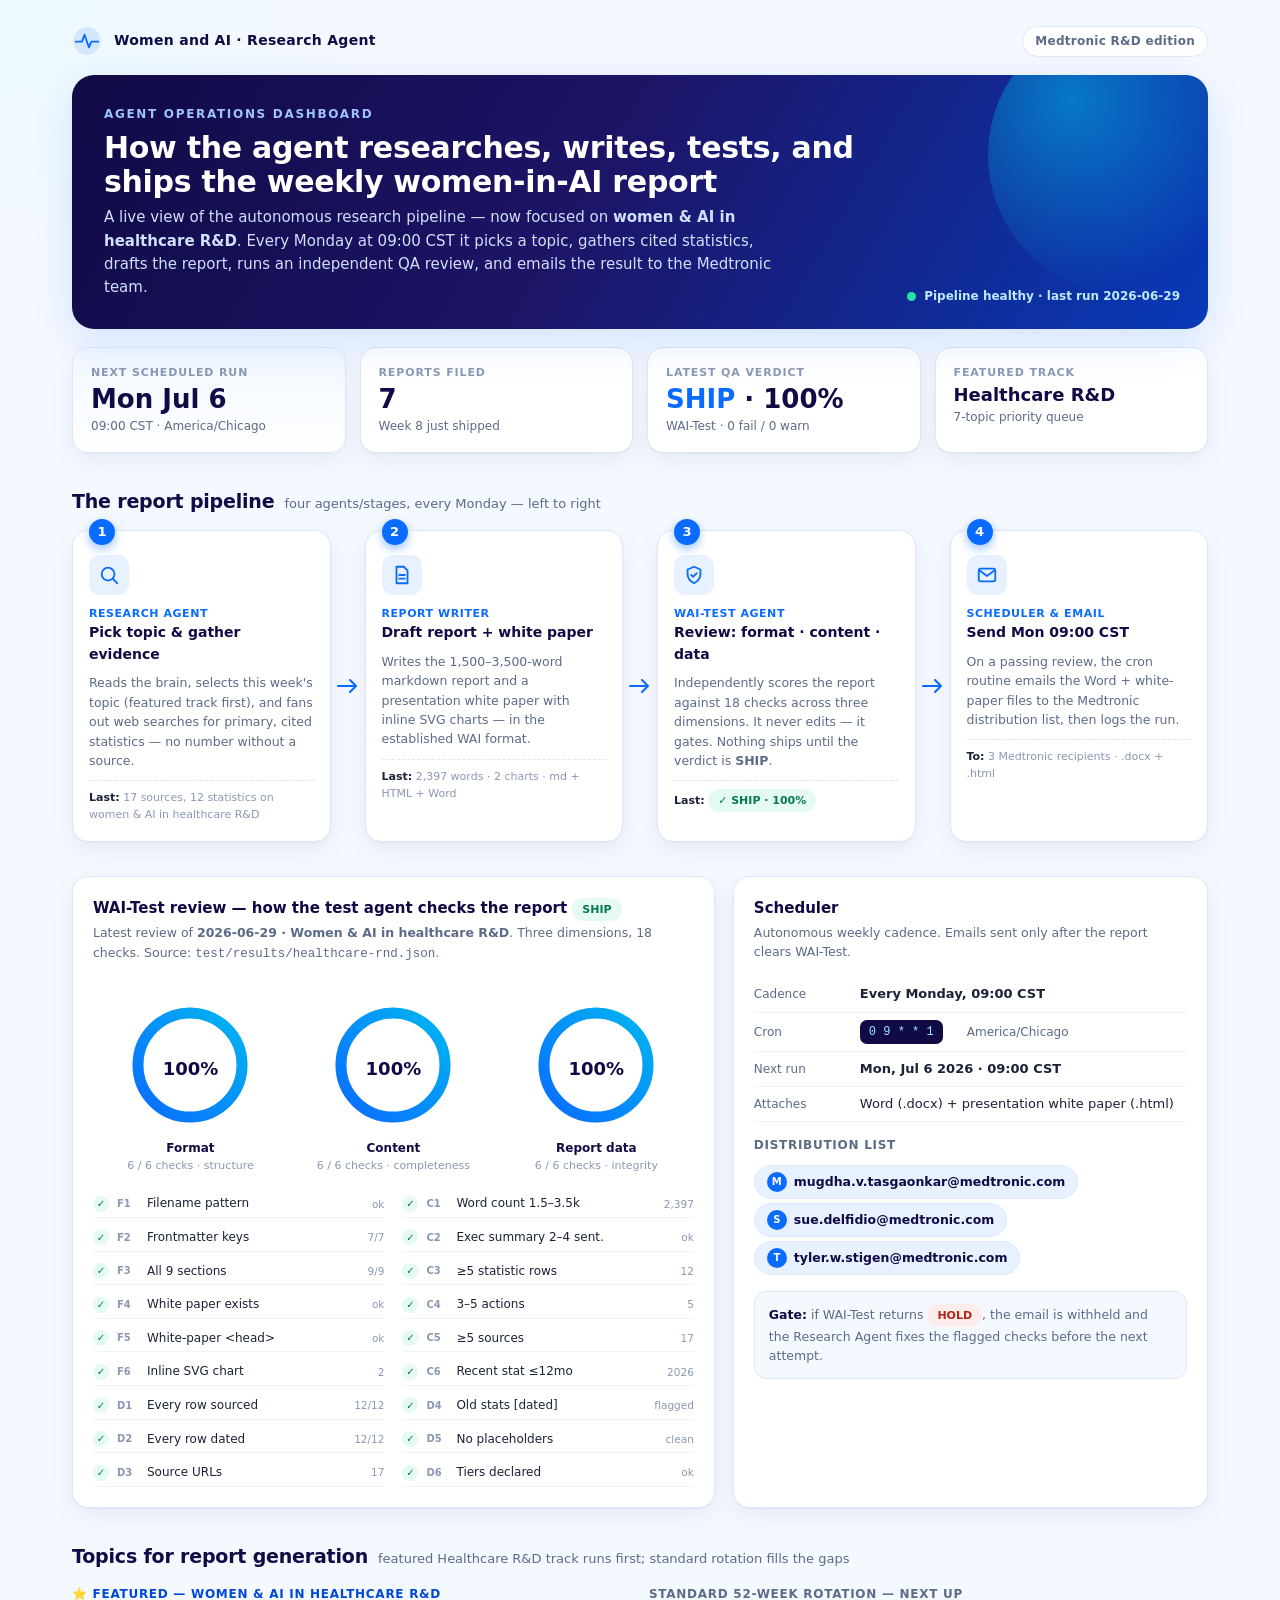
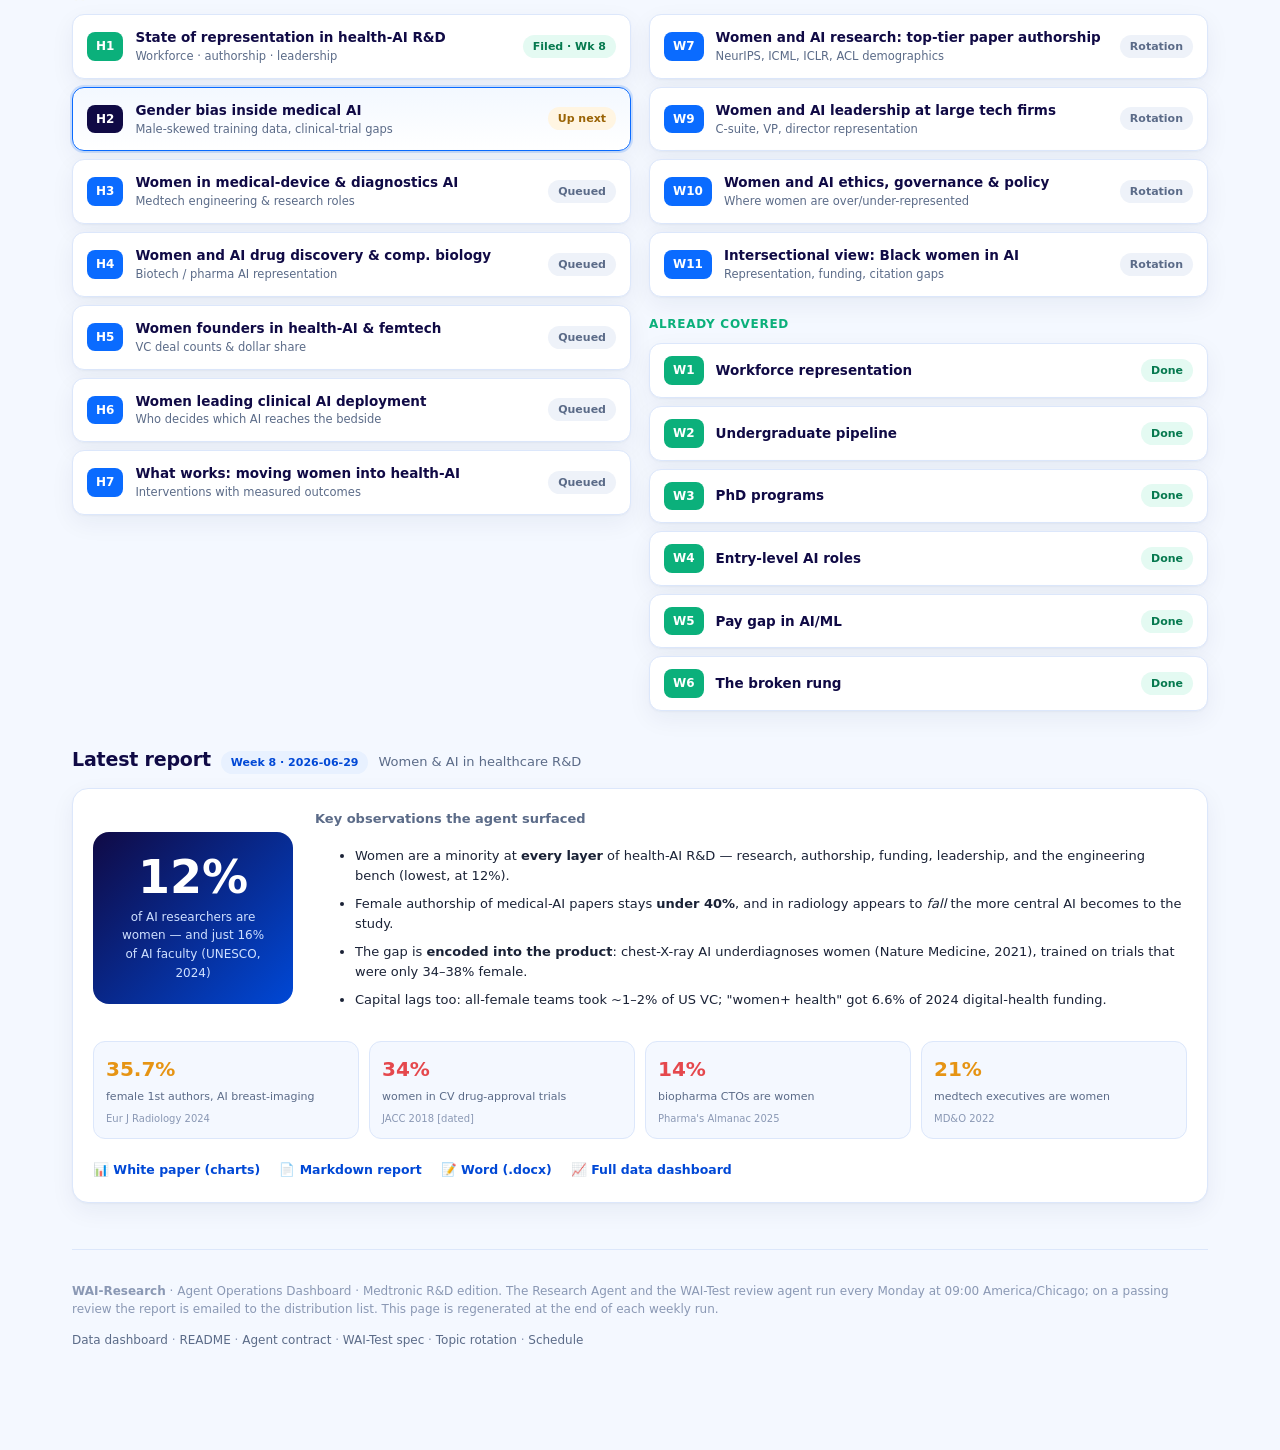
==== docs/agent-dashboard.html @ 53c0f4d3 "Add healthcare R&D track, test agent, Streamlit dashboard, professional weekly email - Featured "Wom" ====
<!doctype html>
<html lang="en">
<head>
<meta charset="utf-8">
<meta name="viewport" content="width=device-width, initial-scale=1">
<title>WAI-Research — Agent Operations Dashboard</title>
<meta name="description" content="Live operations view of the WAI-Research agent: how it researches and writes reports on women & AI in healthcare R&D, how the WAI-Test agent reviews them, the weekly Monday 09:00 CST schedule, and the topics queued for generation.">
<style>
  :root{
    --navy:#100a45;            /* Medtronic deep navy */
    --navy-2:#1d1466;
    --blue:#0a6bff;            /* electric blue */
    --blue-d:#0048d6;
    --cyan:#00b6f0;
    --sky:#e8f1ff;
    --sky-2:#f4f8ff;
    --ice:#dbe9ff;
    --ink:#1a2236;
    --muted:#5b6b88;
    --dim:#8a98b4;
    --line:#dce7fb;
    --good:#0bb07b;
    --good-bg:#e4faf2;
    --warn:#e69414;
    --warn-bg:#fff5e2;
    --bad:#e5484d;
    --bad-bg:#fdecec;
    --card:#ffffff;
    --shadow:0 1px 2px rgba(16,40,90,.04),0 8px 24px rgba(16,40,90,.06);
    --shadow-lg:0 12px 40px rgba(10,107,255,.14);
    --radius:16px;
  }
  *{box-sizing:border-box}
  html,body{margin:0;padding:0;background:
     radial-gradient(1200px 600px at 80% -10%, #e9f2ff 0%, rgba(233,242,255,0) 60%),
     radial-gradient(900px 500px at -10% 0%, #eafaff 0%, rgba(234,250,255,0) 55%),
     var(--sky-2);
     color:var(--ink);font-family:-apple-system,BlinkMacSystemFont,"Segoe UI",system-ui,sans-serif;line-height:1.55;-webkit-font-smoothing:antialiased}
  a{color:var(--blue-d);text-decoration:none}
  a:hover{text-decoration:underline}
  .wrap{max-width:1180px;margin:0 auto;padding:26px 22px 90px}

  /* Brand bar */
  .brandbar{display:flex;align-items:center;gap:12px;color:var(--navy);font-weight:800;letter-spacing:.02em;font-size:14px}
  .brandbar .pulse{width:30px;height:30px}
  .brandbar .edition{margin-left:auto;font-weight:600;font-size:12px;color:var(--muted);background:#fff;border:1px solid var(--line);padding:5px 12px;border-radius:999px}

  /* Header */
  header.hero{margin-top:18px;background:linear-gradient(120deg,var(--navy) 0%,var(--navy-2) 45%,var(--blue-d) 120%);
     color:#fff;border-radius:22px;padding:30px 32px;position:relative;overflow:hidden;box-shadow:var(--shadow-lg)}
  header.hero::after{content:"";position:absolute;right:-60px;top:-60px;width:280px;height:280px;border-radius:50%;
     background:radial-gradient(circle at 30% 30%,rgba(0,182,240,.55),rgba(10,107,255,0) 70%)}
  .hero .eyebrow{font-size:12px;letter-spacing:.14em;text-transform:uppercase;color:#9fc2ff;font-weight:700}
  .hero h1{margin:8px 0 8px;font-size:30px;line-height:1.12;font-weight:800;letter-spacing:-.01em;max-width:760px}
  .hero p{margin:0;color:#cfe0ff;font-size:15px;max-width:680px}
  .hero .live{position:absolute;right:28px;bottom:24px;display:flex;align-items:center;gap:8px;font-size:12px;color:#bfe9ff;font-weight:600}
  .dot{width:9px;height:9px;border-radius:50%;background:#27e0a3;box-shadow:0 0 0 0 rgba(39,224,163,.7);animation:beat 1.6s infinite}
  @keyframes beat{0%{box-shadow:0 0 0 0 rgba(39,224,163,.55)}70%{box-shadow:0 0 0 9px rgba(39,224,163,0)}100%{box-shadow:0 0 0 0 rgba(39,224,163,0)}}

  /* Status strip */
  .strip{display:grid;grid-template-columns:repeat(4,1fr);gap:14px;margin-top:18px}
  .kpi{background:var(--card);border:1px solid var(--line);border-radius:var(--radius);padding:16px 18px;box-shadow:var(--shadow)}
  .kpi .k{font-size:11px;text-transform:uppercase;letter-spacing:.08em;color:var(--dim);font-weight:700}
  .kpi .v{font-size:26px;font-weight:800;color:var(--navy);margin-top:4px;line-height:1.1}
  .kpi .s{font-size:12px;color:var(--muted);margin-top:3px}
  .kpi.accent{background:linear-gradient(180deg,#f1f7ff,#ffffff);border-color:var(--ice)}
  .kpi .v .em{color:var(--blue)}

  /* Sections */
  section{margin-top:34px}
  .sec-head{display:flex;align-items:baseline;gap:10px;margin-bottom:14px}
  .sec-head h2{font-size:19px;font-weight:800;color:var(--navy);margin:0;letter-spacing:-.01em}
  .sec-head .note{font-size:13px;color:var(--muted)}
  .badge{display:inline-flex;align-items:center;gap:6px;font-size:11px;font-weight:700;padding:3px 10px;border-radius:999px}
  .badge.ship{background:var(--good-bg);color:#06794f}
  .badge.hold{background:var(--bad-bg);color:#b42318}
  .badge.blue{background:var(--sky);color:var(--blue-d)}

  /* Pipeline */
  .pipe{display:grid;grid-template-columns:repeat(4,1fr);gap:0;align-items:stretch}
  .stage{background:var(--card);border:1px solid var(--line);border-radius:var(--radius);padding:18px 16px;box-shadow:var(--shadow);position:relative;z-index:1}
  .pipe > .arrow{align-self:center;display:flex;align-items:center;justify-content:center;color:var(--blue);min-width:34px}
  .pipe{grid-template-columns:1fr 34px 1fr 34px 1fr 34px 1fr}
  .stage .num{position:absolute;top:-12px;left:16px;width:26px;height:26px;border-radius:50%;background:var(--blue);color:#fff;font-size:13px;font-weight:800;display:flex;align-items:center;justify-content:center;box-shadow:0 4px 10px rgba(10,107,255,.4)}
  .stage .ic{width:40px;height:40px;border-radius:11px;background:var(--sky);display:flex;align-items:center;justify-content:center;margin:6px 0 10px}
  .stage h3{margin:0 0 4px;font-size:14px;font-weight:800;color:var(--navy)}
  .stage .who{font-size:11px;font-weight:700;color:var(--blue);text-transform:uppercase;letter-spacing:.05em}
  .stage p{margin:8px 0 10px;font-size:12.5px;color:var(--muted)}
  .stage .last{font-size:11px;color:var(--dim);border-top:1px dashed var(--line);padding-top:8px}
  .stage .last b{color:var(--ink)}
  .arrow svg{animation:flow 1.8s linear infinite}
  @keyframes flow{0%{transform:translateX(-3px);opacity:.5}50%{opacity:1}100%{transform:translateX(3px);opacity:.5}}

  /* Two-column grid */
  .grid2{display:grid;grid-template-columns:1.15fr .85fr;gap:18px}
  .panel{background:var(--card);border:1px solid var(--line);border-radius:var(--radius);padding:20px;box-shadow:var(--shadow)}
  .panel h3.ph{margin:0 0 2px;font-size:15px;font-weight:800;color:var(--navy)}
  .panel .psub{font-size:12.5px;color:var(--muted);margin:0 0 16px}

  /* Test gauges */
  .gauges{display:grid;grid-template-columns:repeat(3,1fr);gap:8px;text-align:center}
  .gauge .label{font-size:12px;font-weight:700;color:var(--navy);margin-top:6px}
  .gauge .sub{font-size:11px;color:var(--dim)}
  .ring{transform:rotate(-90deg)}
  .ring .bg{fill:none;stroke:var(--ice);stroke-width:11}
  .ring .fg{fill:none;stroke:url(#g1);stroke-width:11;stroke-linecap:round;transition:stroke-dashoffset 1s ease}
  .ring-wrap{position:relative;display:inline-block}
  .ring-wrap .pct{position:absolute;inset:0;display:flex;align-items:center;justify-content:center;font-weight:800;color:var(--navy);font-size:18px}

  /* checks */
  .checks{margin-top:16px;display:grid;grid-template-columns:1fr 1fr;gap:6px 18px}
  .chk{display:flex;align-items:center;gap:8px;font-size:12px;color:var(--ink);padding:4px 0;border-bottom:1px solid #eef3fc}
  .chk .tick{width:16px;height:16px;border-radius:50%;background:var(--good-bg);color:#06794f;display:flex;align-items:center;justify-content:center;font-size:10px;font-weight:900;flex:0 0 auto}
  .chk .id{color:var(--dim);font-weight:700;font-size:10px;width:22px}
  .chk .d{color:var(--dim);margin-left:auto;font-size:10.5px}

  /* schedule */
  .sched-row{display:flex;align-items:center;gap:10px;font-size:13px;padding:7px 0;border-bottom:1px solid #eef3fc;color:var(--ink)}
  .sched-row:last-child{border-bottom:none}
  .sched-row .lab{color:var(--muted);width:96px;flex:0 0 auto;font-size:12px}
  .chip{display:inline-flex;align-items:center;gap:7px;background:var(--sky);border:1px solid var(--ice);color:var(--navy);
     border-radius:999px;padding:6px 12px;font-size:12.5px;font-weight:600;margin:4px 6px 0 0}
  .chip .av{width:20px;height:20px;border-radius:50%;background:var(--blue);color:#fff;font-size:10px;font-weight:800;display:flex;align-items:center;justify-content:center}
  .cron{font-family:ui-monospace,SFMono-Regular,Menlo,monospace;background:var(--navy);color:#9fe6ff;padding:3px 9px;border-radius:7px;font-size:12px}

  /* topics */
  .track{display:grid;gap:8px}
  .topic{display:flex;align-items:center;gap:12px;background:var(--card);border:1px solid var(--line);border-radius:12px;padding:12px 14px;box-shadow:var(--shadow)}
  .topic .code{font-weight:800;font-size:12px;color:#fff;background:var(--blue);border-radius:8px;padding:5px 9px;flex:0 0 auto;min-width:34px;text-align:center}
  .topic.done .code{background:var(--good)}
  .topic.active{border-color:var(--blue);box-shadow:0 0 0 2px rgba(10,107,255,.16),var(--shadow);background:linear-gradient(180deg,#f3f8ff,#fff)}
  .topic.active .code{background:var(--navy)}
  .topic .t{font-size:13.5px;font-weight:700;color:var(--navy)}
  .topic .l{font-size:11.5px;color:var(--muted)}
  .topic .st{margin-left:auto;font-size:11px;font-weight:700;padding:3px 10px;border-radius:999px;flex:0 0 auto}
  .st.s-done{background:var(--good-bg);color:#06794f}
  .st.s-now{background:var(--sky);color:var(--blue-d)}
  .st.s-next{background:var(--warn-bg);color:#9a6406}
  .st.s-queue{background:#eef2f9;color:var(--muted)}
  .cols2{display:grid;grid-template-columns:1fr 1fr;gap:18px}

  /* spotlight */
  .spot{display:grid;grid-template-columns:200px 1fr;gap:22px;align-items:center}
  .spot .big{background:linear-gradient(135deg,var(--navy),var(--blue-d));color:#fff;border-radius:16px;padding:22px;text-align:center}
  .spot .big .n{font-size:46px;font-weight:800;line-height:1}
  .spot .big .c{font-size:12px;color:#cfe0ff;margin-top:8px}
  .obs{display:grid;gap:8px}
  .obs li{font-size:13px;color:var(--ink)}
  .stat-mini{display:grid;grid-template-columns:repeat(4,1fr);gap:10px;margin-top:14px}
  .sm{background:var(--sky-2);border:1px solid var(--line);border-radius:12px;padding:12px}
  .sm .v{font-size:20px;font-weight:800;color:var(--navy)}
  .sm.bad .v{color:var(--bad)} .sm.warn .v{color:var(--warn)}
  .sm .l{font-size:11px;color:var(--muted);margin-top:3px}
  .sm .s{font-size:10px;color:var(--dim);margin-top:6px}

  .reportlinks a{display:inline-block;margin-right:14px;font-size:12.5px;font-weight:600}

  footer{margin-top:46px;padding-top:20px;border-top:1px solid var(--line);color:var(--dim);font-size:12px}
  footer a{color:var(--muted)}

  @media(max-width:980px){
    .strip{grid-template-columns:repeat(2,1fr)}
    .pipe{grid-template-columns:1fr;gap:14px}
    .pipe>.arrow{transform:rotate(90deg);min-width:0;height:20px}
    .grid2,.cols2{grid-template-columns:1fr}
    .spot{grid-template-columns:1fr}
    .checks{grid-template-columns:1fr}
    .stat-mini{grid-template-columns:repeat(2,1fr)}
  }
</style>
</head>
<body>
<div class="wrap">

  <div class="brandbar">
    <svg class="pulse" viewBox="0 0 48 48" fill="none" aria-hidden="true">
      <circle cx="24" cy="24" r="22" fill="#0a6bff" opacity="0.12"/>
      <path d="M6 25 H16 L20 14 L27 34 L31 25 H42" stroke="#0a6bff" stroke-width="3" stroke-linecap="round" stroke-linejoin="round"/>
    </svg>
    Women and AI · Research Agent
    <span class="edition">Medtronic R&amp;D edition</span>
  </div>

  <header class="hero">
    <div class="eyebrow">Agent Operations Dashboard</div>
    <h1>How the agent researches, writes, tests, and ships the weekly women-in-AI report</h1>
    <p>A live view of the autonomous research pipeline — now focused on <b>women &amp; AI in healthcare R&amp;D</b>. Every Monday at 09:00 CST it picks a topic, gathers cited statistics, drafts the report, runs an independent QA review, and emails the result to the Medtronic team.</p>
    <div class="live"><span class="dot"></span> Pipeline healthy · last run 2026-06-29</div>
  </header>

  <!-- STATUS STRIP -->
  <div class="strip">
    <div class="kpi accent"><div class="k">Next scheduled run</div><div class="v">Mon Jul 6</div><div class="s">09:00 CST · America/Chicago</div></div>
    <div class="kpi"><div class="k">Reports filed</div><div class="v">7</div><div class="s">Week 8 just shipped</div></div>
    <div class="kpi"><div class="k">Latest QA verdict</div><div class="v"><span class="em">SHIP</span> · 100%</div><div class="s">WAI-Test · 0 fail / 0 warn</div></div>
    <div class="kpi"><div class="k">Featured track</div><div class="v" style="font-size:18px">Healthcare R&amp;D</div><div class="s">7-topic priority queue</div></div>
  </div>

  <!-- PIPELINE -->
  <section>
    <div class="sec-head"><h2>The report pipeline</h2><span class="note">four agents/stages, every Monday — left to right</span></div>
    <div class="pipe">

      <div class="stage">
        <div class="num">1</div>
        <div class="ic">
          <svg width="22" height="22" viewBox="0 0 24 24" fill="none"><circle cx="11" cy="11" r="7" stroke="#0a6bff" stroke-width="2"/><path d="M16 16 L21 21" stroke="#0a6bff" stroke-width="2" stroke-linecap="round"/></svg>
        </div>
        <div class="who">Research Agent</div>
        <h3>Pick topic &amp; gather evidence</h3>
        <p>Reads the brain, selects this week's topic (featured track first), and fans out web searches for primary, cited statistics — no number without a source.</p>
        <div class="last"><b>Last:</b> 17 sources, 12 statistics on women &amp; AI in healthcare R&amp;D</div>
      </div>

      <div class="arrow"><svg width="22" height="14" viewBox="0 0 22 14" fill="none"><path d="M1 7H19M19 7L13 1M19 7L13 13" stroke="#0a6bff" stroke-width="2" stroke-linecap="round" stroke-linejoin="round"/></svg></div>

      <div class="stage">
        <div class="num">2</div>
        <div class="ic">
          <svg width="22" height="22" viewBox="0 0 24 24" fill="none"><path d="M6 3h8l4 4v14H6z" stroke="#0a6bff" stroke-width="2" stroke-linejoin="round"/><path d="M9 12h6M9 16h6" stroke="#0a6bff" stroke-width="2" stroke-linecap="round"/></svg>
        </div>
        <div class="who">Report Writer</div>
        <h3>Draft report + white paper</h3>
        <p>Writes the 1,500–3,500-word markdown report and a presentation white paper with inline SVG charts — in the established WAI format.</p>
        <div class="last"><b>Last:</b> 2,397 words · 2 charts · md + HTML + Word</div>
      </div>

      <div class="arrow"><svg width="22" height="14" viewBox="0 0 22 14" fill="none"><path d="M1 7H19M19 7L13 1M19 7L13 13" stroke="#0a6bff" stroke-width="2" stroke-linecap="round" stroke-linejoin="round"/></svg></div>

      <div class="stage">
        <div class="num">3</div>
        <div class="ic">
          <svg width="22" height="22" viewBox="0 0 24 24" fill="none"><path d="M12 3l7 3v5c0 4.5-3 8-7 10-4-2-7-5.5-7-10V6z" stroke="#0a6bff" stroke-width="2" stroke-linejoin="round"/><path d="M9 12l2 2 4-4" stroke="#0a6bff" stroke-width="2" stroke-linecap="round" stroke-linejoin="round"/></svg>
        </div>
        <div class="who">WAI-Test agent</div>
        <h3>Review: format · content · data</h3>
        <p>Independently scores the report against 18 checks across three dimensions. It never edits — it gates. Nothing ships until the verdict is <b>SHIP</b>.</p>
        <div class="last"><b>Last:</b> <span class="badge ship">✓ SHIP · 100%</span></div>
      </div>

      <div class="arrow"><svg width="22" height="14" viewBox="0 0 22 14" fill="none"><path d="M1 7H19M19 7L13 1M19 7L13 13" stroke="#0a6bff" stroke-width="2" stroke-linecap="round" stroke-linejoin="round"/></svg></div>

      <div class="stage">
        <div class="num">4</div>
        <div class="ic">
          <svg width="22" height="22" viewBox="0 0 24 24" fill="none"><rect x="3" y="5" width="18" height="14" rx="2" stroke="#0a6bff" stroke-width="2"/><path d="M4 7l8 6 8-6" stroke="#0a6bff" stroke-width="2" stroke-linecap="round" stroke-linejoin="round"/></svg>
        </div>
        <div class="who">Scheduler &amp; email</div>
        <h3>Send Mon 09:00 CST</h3>
        <p>On a passing review, the cron routine emails the Word + white-paper files to the Medtronic distribution list, then logs the run.</p>
        <div class="last"><b>To:</b> 3 Medtronic recipients · .docx + .html</div>
      </div>

    </div>
  </section>

  <!-- TEST AGENT + SCHEDULER -->
  <section>
    <div class="grid2">

      <!-- Test agent panel -->
      <div class="panel">
        <h3 class="ph">WAI-Test review — how the test agent checks the report <span class="badge ship">SHIP</span></h3>
        <p class="psub">Latest review of <b>2026-06-29 · Women &amp; AI in healthcare R&amp;D</b>. Three dimensions, 18 checks. Source: <code>test/results/healthcare-rnd.json</code>.</p>

        <svg width="0" height="0"><defs><linearGradient id="g1" x1="0" y1="0" x2="1" y2="1"><stop offset="0" stop-color="#0a6bff"/><stop offset="1" stop-color="#00b6f0"/></linearGradient></defs></svg>

        <div class="gauges">
          <div class="gauge">
            <div class="ring-wrap">
              <svg class="ring" width="120" height="120"><circle class="bg" cx="60" cy="60" r="52"/><circle class="fg" cx="60" cy="60" r="52" stroke-dasharray="327" stroke-dashoffset="0"/></svg>
              <div class="pct">100%</div>
            </div>
            <div class="label">Format</div><div class="sub">6 / 6 checks · structure</div>
          </div>
          <div class="gauge">
            <div class="ring-wrap">
              <svg class="ring" width="120" height="120"><circle class="bg" cx="60" cy="60" r="52"/><circle class="fg" cx="60" cy="60" r="52" stroke-dasharray="327" stroke-dashoffset="0"/></svg>
              <div class="pct">100%</div>
            </div>
            <div class="label">Content</div><div class="sub">6 / 6 checks · completeness</div>
          </div>
          <div class="gauge">
            <div class="ring-wrap">
              <svg class="ring" width="120" height="120"><circle class="bg" cx="60" cy="60" r="52"/><circle class="fg" cx="60" cy="60" r="52" stroke-dasharray="327" stroke-dashoffset="0"/></svg>
              <div class="pct">100%</div>
            </div>
            <div class="label">Report data</div><div class="sub">6 / 6 checks · integrity</div>
          </div>
        </div>

        <div class="checks">
          <div class="chk"><span class="tick">✓</span><span class="id">F1</span>Filename pattern <span class="d">ok</span></div>
          <div class="chk"><span class="tick">✓</span><span class="id">C1</span>Word count 1.5–3.5k <span class="d">2,397</span></div>
          <div class="chk"><span class="tick">✓</span><span class="id">F2</span>Frontmatter keys <span class="d">7/7</span></div>
          <div class="chk"><span class="tick">✓</span><span class="id">C2</span>Exec summary 2–4 sent. <span class="d">ok</span></div>
          <div class="chk"><span class="tick">✓</span><span class="id">F3</span>All 9 sections <span class="d">9/9</span></div>
          <div class="chk"><span class="tick">✓</span><span class="id">C3</span>≥5 statistic rows <span class="d">12</span></div>
          <div class="chk"><span class="tick">✓</span><span class="id">F4</span>White paper exists <span class="d">ok</span></div>
          <div class="chk"><span class="tick">✓</span><span class="id">C4</span>3–5 actions <span class="d">5</span></div>
          <div class="chk"><span class="tick">✓</span><span class="id">F5</span>White-paper &lt;head&gt; <span class="d">ok</span></div>
          <div class="chk"><span class="tick">✓</span><span class="id">C5</span>≥5 sources <span class="d">17</span></div>
          <div class="chk"><span class="tick">✓</span><span class="id">F6</span>Inline SVG chart <span class="d">2</span></div>
          <div class="chk"><span class="tick">✓</span><span class="id">C6</span>Recent stat ≤12mo <span class="d">2026</span></div>
          <div class="chk"><span class="tick">✓</span><span class="id">D1</span>Every row sourced <span class="d">12/12</span></div>
          <div class="chk"><span class="tick">✓</span><span class="id">D4</span>Old stats [dated] <span class="d">flagged</span></div>
          <div class="chk"><span class="tick">✓</span><span class="id">D2</span>Every row dated <span class="d">12/12</span></div>
          <div class="chk"><span class="tick">✓</span><span class="id">D5</span>No placeholders <span class="d">clean</span></div>
          <div class="chk"><span class="tick">✓</span><span class="id">D3</span>Source URLs <span class="d">17</span></div>
          <div class="chk"><span class="tick">✓</span><span class="id">D6</span>Tiers declared <span class="d">ok</span></div>
        </div>
      </div>

      <!-- Scheduler panel -->
      <div class="panel">
        <h3 class="ph">Scheduler</h3>
        <p class="psub">Autonomous weekly cadence. Emails sent only after the report clears WAI-Test.</p>
        <div class="sched-row"><span class="lab">Cadence</span><b>Every Monday, 09:00 CST</b></div>
        <div class="sched-row"><span class="lab">Cron</span><span class="cron">0 9 * * 1</span> &nbsp;<span style="color:var(--muted);font-size:12px">America/Chicago</span></div>
        <div class="sched-row"><span class="lab">Next run</span><b>Mon, Jul 6 2026 · 09:00 CST</b></div>
        <div class="sched-row"><span class="lab">Attaches</span>Word (.docx) + presentation white paper (.html)</div>
        <div style="margin-top:14px">
          <div style="font-size:12px;color:var(--muted);margin-bottom:6px;font-weight:700;text-transform:uppercase;letter-spacing:.06em">Distribution list</div>
          <span class="chip"><span class="av">M</span>mugdha.v.tasgaonkar@medtronic.com</span>
          <span class="chip"><span class="av">S</span>sue.delfidio@medtronic.com</span>
          <span class="chip"><span class="av">T</span>tyler.w.stigen@medtronic.com</span>
        </div>
        <div style="margin-top:16px;background:var(--sky-2);border:1px solid var(--line);border-radius:12px;padding:12px 14px;font-size:12.5px;color:var(--muted)">
          <b style="color:var(--navy)">Gate:</b> if WAI-Test returns <span class="badge hold">HOLD</span>, the email is withheld and the Research Agent fixes the flagged checks before the next attempt.
        </div>
      </div>

    </div>
  </section>

  <!-- TOPICS -->
  <section>
    <div class="sec-head"><h2>Topics for report generation</h2><span class="note">featured Healthcare R&amp;D track runs first; standard rotation fills the gaps</span></div>
    <div class="cols2">

      <div>
        <div style="font-size:12px;font-weight:800;color:var(--blue-d);text-transform:uppercase;letter-spacing:.06em;margin-bottom:10px">⭐ Featured — Women &amp; AI in healthcare R&amp;D</div>
        <div class="track">
          <div class="topic done"><span class="code">H1</span><div><div class="t">State of representation in health-AI R&amp;D</div><div class="l">Workforce · authorship · leadership</div></div><span class="st s-done">Filed · Wk 8</span></div>
          <div class="topic active"><span class="code">H2</span><div><div class="t">Gender bias inside medical AI</div><div class="l">Male-skewed training data, clinical-trial gaps</div></div><span class="st s-next">Up next</span></div>
          <div class="topic"><span class="code">H3</span><div><div class="t">Women in medical-device &amp; diagnostics AI</div><div class="l">Medtech engineering &amp; research roles</div></div><span class="st s-queue">Queued</span></div>
          <div class="topic"><span class="code">H4</span><div><div class="t">Women and AI drug discovery &amp; comp. biology</div><div class="l">Biotech / pharma AI representation</div></div><span class="st s-queue">Queued</span></div>
          <div class="topic"><span class="code">H5</span><div><div class="t">Women founders in health-AI &amp; femtech</div><div class="l">VC deal counts &amp; dollar share</div></div><span class="st s-queue">Queued</span></div>
          <div class="topic"><span class="code">H6</span><div><div class="t">Women leading clinical AI deployment</div><div class="l">Who decides which AI reaches the bedside</div></div><span class="st s-queue">Queued</span></div>
          <div class="topic"><span class="code">H7</span><div><div class="t">What works: moving women into health-AI</div><div class="l">Interventions with measured outcomes</div></div><span class="st s-queue">Queued</span></div>
        </div>
      </div>

      <div>
        <div style="font-size:12px;font-weight:800;color:var(--muted);text-transform:uppercase;letter-spacing:.06em;margin-bottom:10px">Standard 52-week rotation — next up</div>
        <div class="track">
          <div class="topic"><span class="code">W7</span><div><div class="t">Women and AI research: top-tier paper authorship</div><div class="l">NeurIPS, ICML, ICLR, ACL demographics</div></div><span class="st s-queue">Rotation</span></div>
          <div class="topic"><span class="code">W9</span><div><div class="t">Women and AI leadership at large tech firms</div><div class="l">C-suite, VP, director representation</div></div><span class="st s-queue">Rotation</span></div>
          <div class="topic"><span class="code">W10</span><div><div class="t">Women and AI ethics, governance &amp; policy</div><div class="l">Where women are over/under-represented</div></div><span class="st s-queue">Rotation</span></div>
          <div class="topic"><span class="code">W11</span><div><div class="t">Intersectional view: Black women in AI</div><div class="l">Representation, funding, citation gaps</div></div><span class="st s-queue">Rotation</span></div>
        </div>

        <div style="font-size:12px;font-weight:800;color:var(--good);text-transform:uppercase;letter-spacing:.06em;margin:18px 0 10px">Already covered</div>
        <div class="track">
          <div class="topic done"><span class="code">W1</span><div><div class="t">Workforce representation</div></div><span class="st s-done">Done</span></div>
          <div class="topic done"><span class="code">W2</span><div><div class="t">Undergraduate pipeline</div></div><span class="st s-done">Done</span></div>
          <div class="topic done"><span class="code">W3</span><div><div class="t">PhD programs</div></div><span class="st s-done">Done</span></div>
          <div class="topic done"><span class="code">W4</span><div><div class="t">Entry-level AI roles</div></div><span class="st s-done">Done</span></div>
          <div class="topic done"><span class="code">W5</span><div><div class="t">Pay gap in AI/ML</div></div><span class="st s-done">Done</span></div>
          <div class="topic done"><span class="code">W6</span><div><div class="t">The broken rung</div></div><span class="st s-done">Done</span></div>
        </div>
      </div>

    </div>
  </section>

  <!-- LATEST REPORT SPOTLIGHT -->
  <section>
    <div class="sec-head"><h2>Latest report</h2><span class="badge blue">Week 8 · 2026-06-29</span><span class="note">Women &amp; AI in healthcare R&amp;D</span></div>
    <div class="panel">
      <div class="spot">
        <div class="big">
          <div class="n">12%</div>
          <div class="c">of AI researchers are women — and just 16% of AI faculty (UNESCO, 2024)</div>
        </div>
        <div>
          <div style="font-size:13px;color:var(--muted);font-weight:700;margin-bottom:8px">Key observations the agent surfaced</div>
          <ul class="obs">
            <li>Women are a minority at <b>every layer</b> of health-AI R&amp;D — research, authorship, funding, leadership, and the engineering bench (lowest, at 12%).</li>
            <li>Female authorship of medical-AI papers stays <b>under 40%</b>, and in radiology appears to <i>fall</i> the more central AI becomes to the study.</li>
            <li>The gap is <b>encoded into the product</b>: chest-X-ray AI underdiagnoses women (Nature Medicine, 2021), trained on trials that were only 34–38% female.</li>
            <li>Capital lags too: all-female teams took ~1–2% of US VC; "women+ health" got 6.6% of 2024 digital-health funding.</li>
          </ul>
        </div>
      </div>

      <div class="stat-mini">
        <div class="sm warn"><div class="v">35.7%</div><div class="l">female 1st authors, AI breast-imaging</div><div class="s">Eur J Radiology 2024</div></div>
        <div class="sm bad"><div class="v">34%</div><div class="l">women in CV drug-approval trials</div><div class="s">JACC 2018 [dated]</div></div>
        <div class="sm bad"><div class="v">14%</div><div class="l">biopharma CTOs are women</div><div class="s">Pharma's Almanac 2025</div></div>
        <div class="sm warn"><div class="v">21%</div><div class="l">medtech executives are women</div><div class="s">MD&amp;O 2022</div></div>
      </div>

      <div class="reportlinks" style="margin-top:18px">
        <a href="../whitepapers/2026-06-29_healthcare-rnd.html">📊 White paper (charts)</a>
        <a href="../reports/2026-06-29_healthcare-rnd.md">📄 Markdown report</a>
        <a href="../reports/2026-06-29_healthcare-rnd.docx">📝 Word (.docx)</a>
        <a href="index.html">📈 Full data dashboard</a>
      </div>
    </div>
  </section>

  <footer>
    <p><b>WAI-Research</b> · Agent Operations Dashboard · Medtronic R&amp;D edition. The Research Agent and the WAI-Test review agent run every Monday at 09:00 America/Chicago; on a passing review the report is emailed to the distribution list. This page is regenerated at the end of each weekly run.</p>
    <p><a href="index.html">Data dashboard</a> · <a href="../README.md">README</a> · <a href="../AGENT.md">Agent contract</a> · <a href="../brain/test_agent.md">WAI-Test spec</a> · <a href="../brain/topic_rotation.md">Topic rotation</a> · <a href="../schedule/cron_config.md">Schedule</a></p>
  </footer>

</div>
</body>
</html>
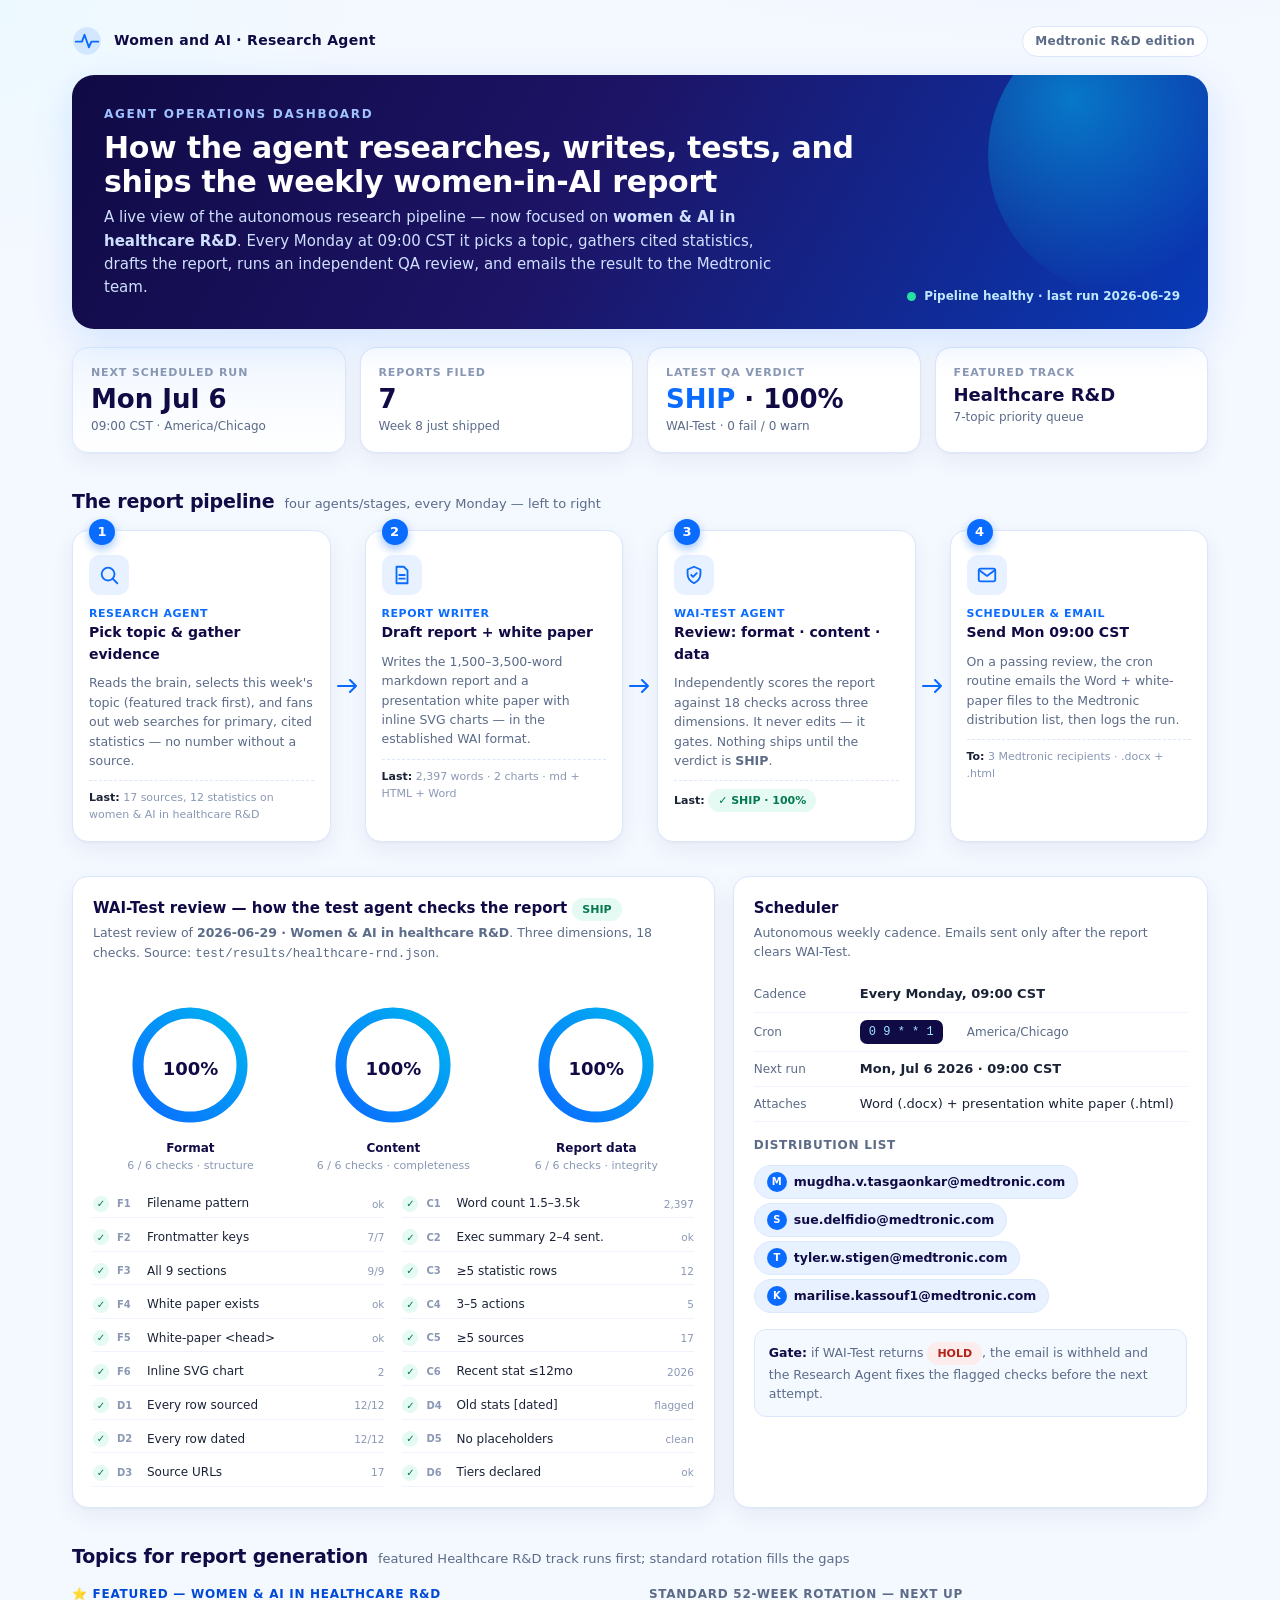
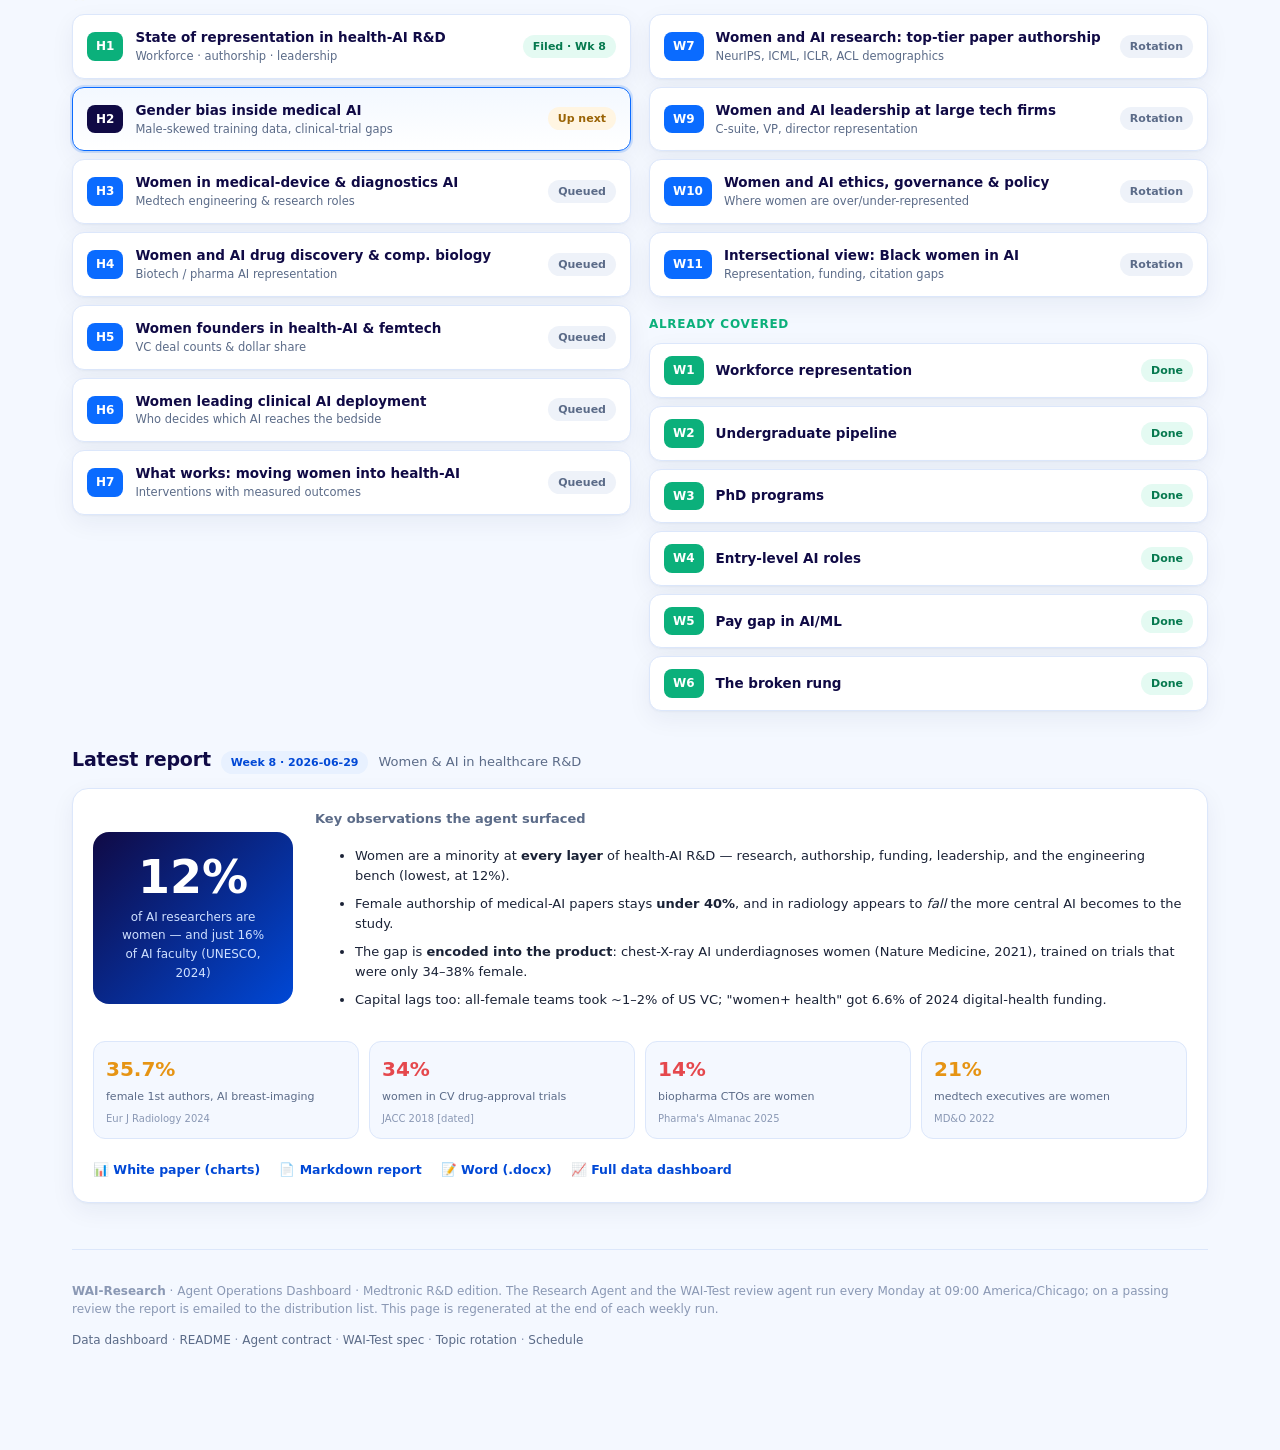
==== commit b89d7124: "Add Marilise Kassouf to distribution; weekly send now goes to all 4 recipients - send_report.py defa" ====
--- a/docs/agent-dashboard.html
+++ b/docs/agent-dashboard.html
@@ -324,6 +324,7 @@
           <span class="chip"><span class="av">M</span>mugdha.v.tasgaonkar@medtronic.com</span>
           <span class="chip"><span class="av">S</span>sue.delfidio@medtronic.com</span>
           <span class="chip"><span class="av">T</span>tyler.w.stigen@medtronic.com</span>
+          <span class="chip"><span class="av">K</span>marilise.kassouf1@medtronic.com</span>
         </div>
         <div style="margin-top:16px;background:var(--sky-2);border:1px solid var(--line);border-radius:12px;padding:12px 14px;font-size:12.5px;color:var(--muted)">
           <b style="color:var(--navy)">Gate:</b> if WAI-Test returns <span class="badge hold">HOLD</span>, the email is withheld and the Research Agent fixes the flagged checks before the next attempt.
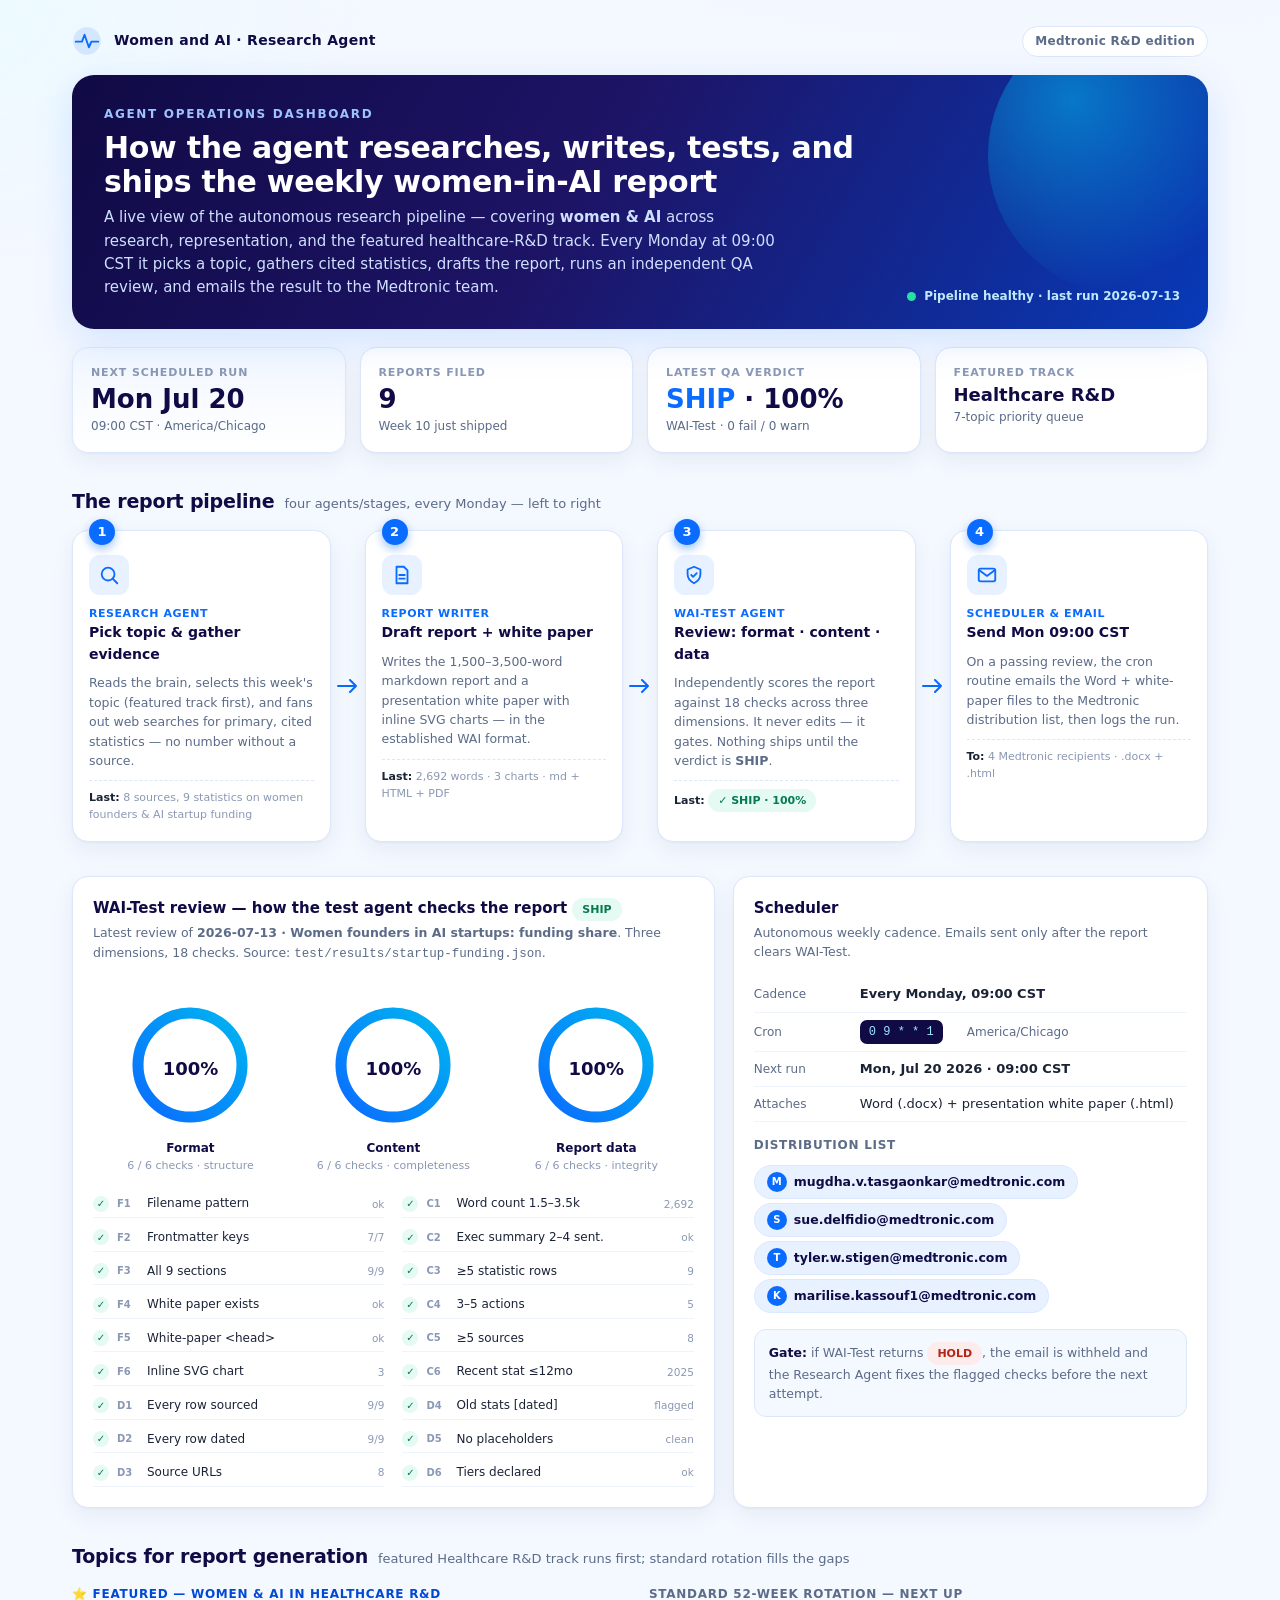
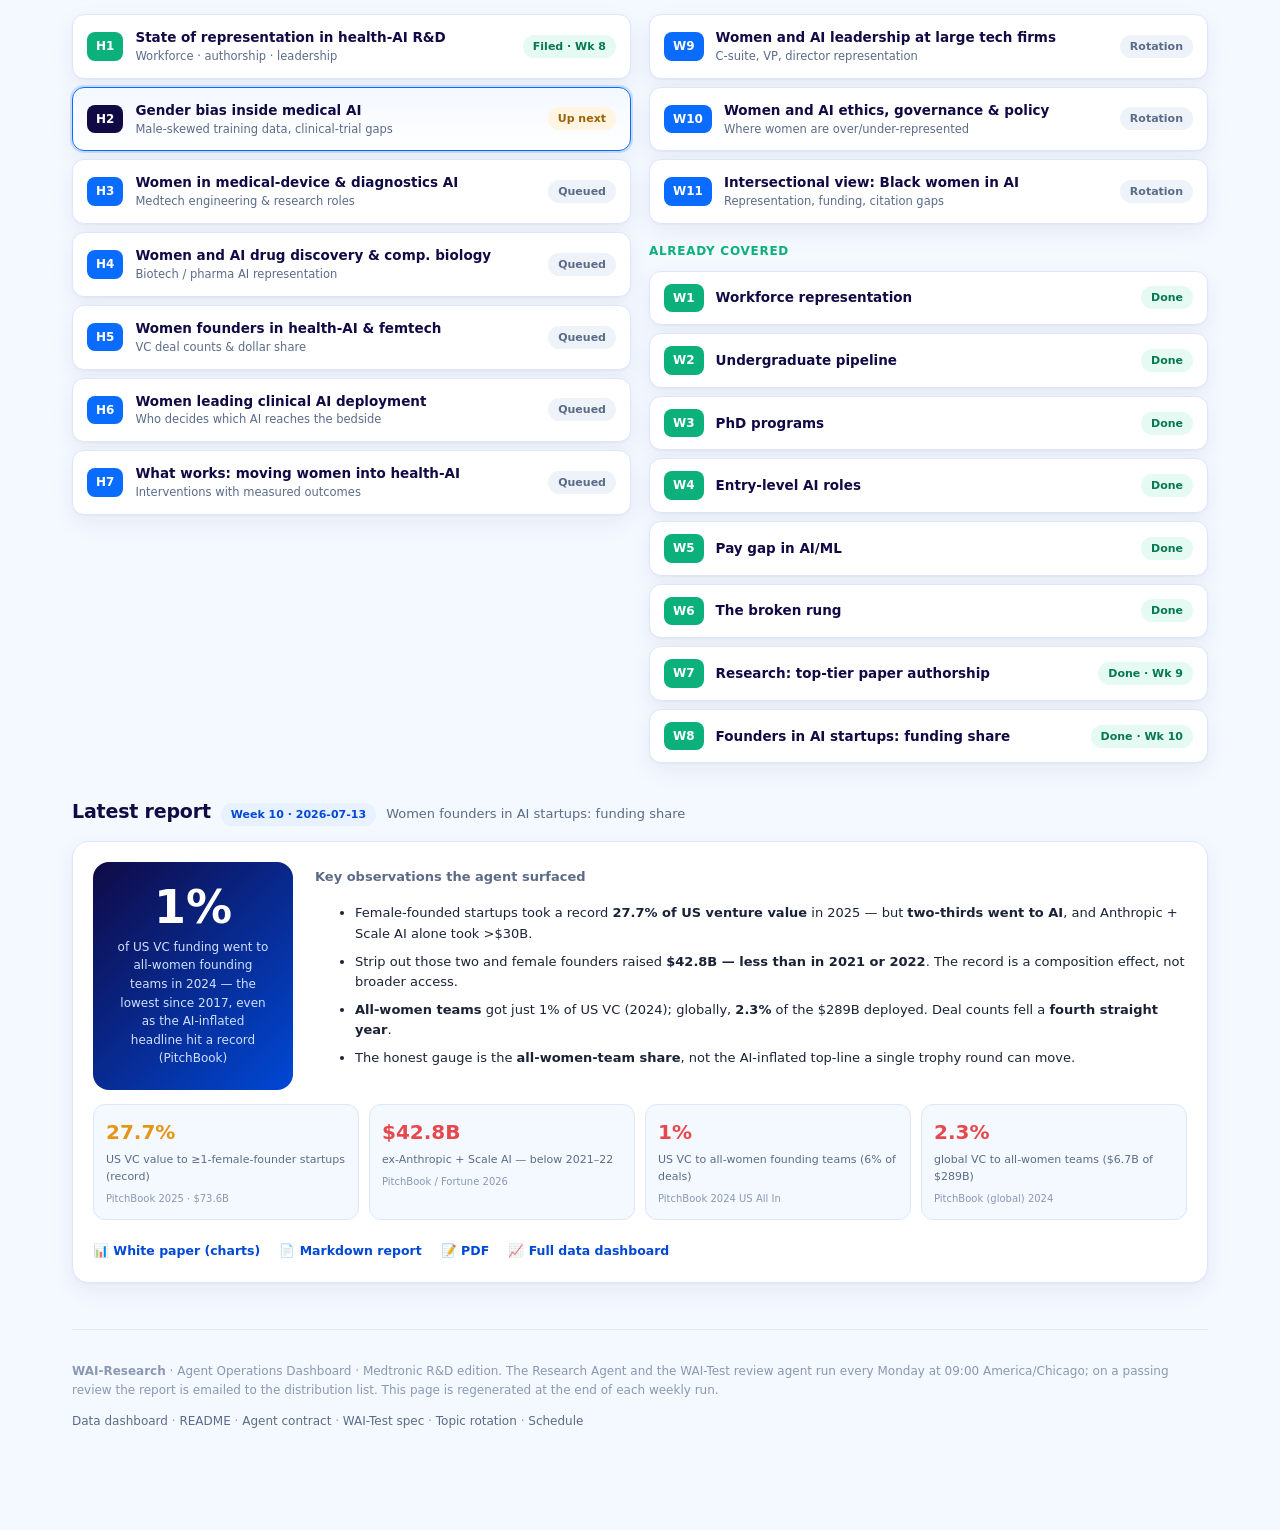
==== commit 42495993: "Week 10: women founders in AI startups — funding share (manual run after missed Monday routine) Toda" ====
--- a/docs/agent-dashboard.html
+++ b/docs/agent-dashboard.html
@@ -184,14 +184,14 @@
   <header class="hero">
     <div class="eyebrow">Agent Operations Dashboard</div>
     <h1>How the agent researches, writes, tests, and ships the weekly women-in-AI report</h1>
-    <p>A live view of the autonomous research pipeline — now focused on <b>women &amp; AI in healthcare R&amp;D</b>. Every Monday at 09:00 CST it picks a topic, gathers cited statistics, drafts the report, runs an independent QA review, and emails the result to the Medtronic team.</p>
-    <div class="live"><span class="dot"></span> Pipeline healthy · last run 2026-06-29</div>
+    <p>A live view of the autonomous research pipeline — covering <b>women &amp; AI</b> across research, representation, and the featured healthcare-R&amp;D track. Every Monday at 09:00 CST it picks a topic, gathers cited statistics, drafts the report, runs an independent QA review, and emails the result to the Medtronic team.</p>
+    <div class="live"><span class="dot"></span> Pipeline healthy · last run 2026-07-13</div>
   </header>
 
   <!-- STATUS STRIP -->
   <div class="strip">
-    <div class="kpi accent"><div class="k">Next scheduled run</div><div class="v">Mon Jul 6</div><div class="s">09:00 CST · America/Chicago</div></div>
-    <div class="kpi"><div class="k">Reports filed</div><div class="v">7</div><div class="s">Week 8 just shipped</div></div>
+    <div class="kpi accent"><div class="k">Next scheduled run</div><div class="v">Mon Jul 20</div><div class="s">09:00 CST · America/Chicago</div></div>
+    <div class="kpi"><div class="k">Reports filed</div><div class="v">9</div><div class="s">Week 10 just shipped</div></div>
     <div class="kpi"><div class="k">Latest QA verdict</div><div class="v"><span class="em">SHIP</span> · 100%</div><div class="s">WAI-Test · 0 fail / 0 warn</div></div>
     <div class="kpi"><div class="k">Featured track</div><div class="v" style="font-size:18px">Healthcare R&amp;D</div><div class="s">7-topic priority queue</div></div>
   </div>
@@ -209,7 +209,7 @@
         <div class="who">Research Agent</div>
         <h3>Pick topic &amp; gather evidence</h3>
         <p>Reads the brain, selects this week's topic (featured track first), and fans out web searches for primary, cited statistics — no number without a source.</p>
-        <div class="last"><b>Last:</b> 17 sources, 12 statistics on women &amp; AI in healthcare R&amp;D</div>
+        <div class="last"><b>Last:</b> 8 sources, 9 statistics on women founders &amp; AI startup funding</div>
       </div>
 
       <div class="arrow"><svg width="22" height="14" viewBox="0 0 22 14" fill="none"><path d="M1 7H19M19 7L13 1M19 7L13 13" stroke="#0a6bff" stroke-width="2" stroke-linecap="round" stroke-linejoin="round"/></svg></div>
@@ -222,7 +222,7 @@
         <div class="who">Report Writer</div>
         <h3>Draft report + white paper</h3>
         <p>Writes the 1,500–3,500-word markdown report and a presentation white paper with inline SVG charts — in the established WAI format.</p>
-        <div class="last"><b>Last:</b> 2,397 words · 2 charts · md + HTML + Word</div>
+        <div class="last"><b>Last:</b> 2,692 words · 3 charts · md + HTML + PDF</div>
       </div>
 
       <div class="arrow"><svg width="22" height="14" viewBox="0 0 22 14" fill="none"><path d="M1 7H19M19 7L13 1M19 7L13 13" stroke="#0a6bff" stroke-width="2" stroke-linecap="round" stroke-linejoin="round"/></svg></div>
@@ -248,7 +248,7 @@
         <div class="who">Scheduler &amp; email</div>
         <h3>Send Mon 09:00 CST</h3>
         <p>On a passing review, the cron routine emails the Word + white-paper files to the Medtronic distribution list, then logs the run.</p>
-        <div class="last"><b>To:</b> 3 Medtronic recipients · .docx + .html</div>
+        <div class="last"><b>To:</b> 4 Medtronic recipients · .docx + .html</div>
       </div>
 
     </div>
@@ -261,7 +261,7 @@
       <!-- Test agent panel -->
       <div class="panel">
         <h3 class="ph">WAI-Test review — how the test agent checks the report <span class="badge ship">SHIP</span></h3>
-        <p class="psub">Latest review of <b>2026-06-29 · Women &amp; AI in healthcare R&amp;D</b>. Three dimensions, 18 checks. Source: <code>test/results/healthcare-rnd.json</code>.</p>
+        <p class="psub">Latest review of <b>2026-07-13 · Women founders in AI startups: funding share</b>. Three dimensions, 18 checks. Source: <code>test/results/startup-funding.json</code>.</p>
 
         <svg width="0" height="0"><defs><linearGradient id="g1" x1="0" y1="0" x2="1" y2="1"><stop offset="0" stop-color="#0a6bff"/><stop offset="1" stop-color="#00b6f0"/></linearGradient></defs></svg>
 
@@ -291,22 +291,22 @@
 
         <div class="checks">
           <div class="chk"><span class="tick">✓</span><span class="id">F1</span>Filename pattern <span class="d">ok</span></div>
-          <div class="chk"><span class="tick">✓</span><span class="id">C1</span>Word count 1.5–3.5k <span class="d">2,397</span></div>
+          <div class="chk"><span class="tick">✓</span><span class="id">C1</span>Word count 1.5–3.5k <span class="d">2,692</span></div>
           <div class="chk"><span class="tick">✓</span><span class="id">F2</span>Frontmatter keys <span class="d">7/7</span></div>
           <div class="chk"><span class="tick">✓</span><span class="id">C2</span>Exec summary 2–4 sent. <span class="d">ok</span></div>
           <div class="chk"><span class="tick">✓</span><span class="id">F3</span>All 9 sections <span class="d">9/9</span></div>
-          <div class="chk"><span class="tick">✓</span><span class="id">C3</span>≥5 statistic rows <span class="d">12</span></div>
+          <div class="chk"><span class="tick">✓</span><span class="id">C3</span>≥5 statistic rows <span class="d">9</span></div>
           <div class="chk"><span class="tick">✓</span><span class="id">F4</span>White paper exists <span class="d">ok</span></div>
           <div class="chk"><span class="tick">✓</span><span class="id">C4</span>3–5 actions <span class="d">5</span></div>
           <div class="chk"><span class="tick">✓</span><span class="id">F5</span>White-paper &lt;head&gt; <span class="d">ok</span></div>
-          <div class="chk"><span class="tick">✓</span><span class="id">C5</span>≥5 sources <span class="d">17</span></div>
-          <div class="chk"><span class="tick">✓</span><span class="id">F6</span>Inline SVG chart <span class="d">2</span></div>
-          <div class="chk"><span class="tick">✓</span><span class="id">C6</span>Recent stat ≤12mo <span class="d">2026</span></div>
-          <div class="chk"><span class="tick">✓</span><span class="id">D1</span>Every row sourced <span class="d">12/12</span></div>
+          <div class="chk"><span class="tick">✓</span><span class="id">C5</span>≥5 sources <span class="d">8</span></div>
+          <div class="chk"><span class="tick">✓</span><span class="id">F6</span>Inline SVG chart <span class="d">3</span></div>
+          <div class="chk"><span class="tick">✓</span><span class="id">C6</span>Recent stat ≤12mo <span class="d">2025</span></div>
+          <div class="chk"><span class="tick">✓</span><span class="id">D1</span>Every row sourced <span class="d">9/9</span></div>
           <div class="chk"><span class="tick">✓</span><span class="id">D4</span>Old stats [dated] <span class="d">flagged</span></div>
-          <div class="chk"><span class="tick">✓</span><span class="id">D2</span>Every row dated <span class="d">12/12</span></div>
+          <div class="chk"><span class="tick">✓</span><span class="id">D2</span>Every row dated <span class="d">9/9</span></div>
           <div class="chk"><span class="tick">✓</span><span class="id">D5</span>No placeholders <span class="d">clean</span></div>
-          <div class="chk"><span class="tick">✓</span><span class="id">D3</span>Source URLs <span class="d">17</span></div>
+          <div class="chk"><span class="tick">✓</span><span class="id">D3</span>Source URLs <span class="d">8</span></div>
           <div class="chk"><span class="tick">✓</span><span class="id">D6</span>Tiers declared <span class="d">ok</span></div>
         </div>
       </div>
@@ -317,7 +317,7 @@
         <p class="psub">Autonomous weekly cadence. Emails sent only after the report clears WAI-Test.</p>
         <div class="sched-row"><span class="lab">Cadence</span><b>Every Monday, 09:00 CST</b></div>
         <div class="sched-row"><span class="lab">Cron</span><span class="cron">0 9 * * 1</span> &nbsp;<span style="color:var(--muted);font-size:12px">America/Chicago</span></div>
-        <div class="sched-row"><span class="lab">Next run</span><b>Mon, Jul 6 2026 · 09:00 CST</b></div>
+        <div class="sched-row"><span class="lab">Next run</span><b>Mon, Jul 20 2026 · 09:00 CST</b></div>
         <div class="sched-row"><span class="lab">Attaches</span>Word (.docx) + presentation white paper (.html)</div>
         <div style="margin-top:14px">
           <div style="font-size:12px;color:var(--muted);margin-bottom:6px;font-weight:700;text-transform:uppercase;letter-spacing:.06em">Distribution list</div>
@@ -355,7 +355,6 @@
       <div>
         <div style="font-size:12px;font-weight:800;color:var(--muted);text-transform:uppercase;letter-spacing:.06em;margin-bottom:10px">Standard 52-week rotation — next up</div>
         <div class="track">
-          <div class="topic"><span class="code">W7</span><div><div class="t">Women and AI research: top-tier paper authorship</div><div class="l">NeurIPS, ICML, ICLR, ACL demographics</div></div><span class="st s-queue">Rotation</span></div>
           <div class="topic"><span class="code">W9</span><div><div class="t">Women and AI leadership at large tech firms</div><div class="l">C-suite, VP, director representation</div></div><span class="st s-queue">Rotation</span></div>
           <div class="topic"><span class="code">W10</span><div><div class="t">Women and AI ethics, governance &amp; policy</div><div class="l">Where women are over/under-represented</div></div><span class="st s-queue">Rotation</span></div>
           <div class="topic"><span class="code">W11</span><div><div class="t">Intersectional view: Black women in AI</div><div class="l">Representation, funding, citation gaps</div></div><span class="st s-queue">Rotation</span></div>
@@ -369,6 +368,8 @@
           <div class="topic done"><span class="code">W4</span><div><div class="t">Entry-level AI roles</div></div><span class="st s-done">Done</span></div>
           <div class="topic done"><span class="code">W5</span><div><div class="t">Pay gap in AI/ML</div></div><span class="st s-done">Done</span></div>
           <div class="topic done"><span class="code">W6</span><div><div class="t">The broken rung</div></div><span class="st s-done">Done</span></div>
+          <div class="topic done"><span class="code">W7</span><div><div class="t">Research: top-tier paper authorship</div></div><span class="st s-done">Done · Wk 9</span></div>
+          <div class="topic done"><span class="code">W8</span><div><div class="t">Founders in AI startups: funding share</div></div><span class="st s-done">Done · Wk 10</span></div>
         </div>
       </div>
 
@@ -377,35 +378,35 @@
 
   <!-- LATEST REPORT SPOTLIGHT -->
   <section>
-    <div class="sec-head"><h2>Latest report</h2><span class="badge blue">Week 8 · 2026-06-29</span><span class="note">Women &amp; AI in healthcare R&amp;D</span></div>
+    <div class="sec-head"><h2>Latest report</h2><span class="badge blue">Week 10 · 2026-07-13</span><span class="note">Women founders in AI startups: funding share</span></div>
     <div class="panel">
       <div class="spot">
         <div class="big">
-          <div class="n">12%</div>
-          <div class="c">of AI researchers are women — and just 16% of AI faculty (UNESCO, 2024)</div>
+          <div class="n">1%</div>
+          <div class="c">of US VC funding went to all-women founding teams in 2024 — the lowest since 2017, even as the AI-inflated headline hit a record (PitchBook)</div>
         </div>
         <div>
           <div style="font-size:13px;color:var(--muted);font-weight:700;margin-bottom:8px">Key observations the agent surfaced</div>
           <ul class="obs">
-            <li>Women are a minority at <b>every layer</b> of health-AI R&amp;D — research, authorship, funding, leadership, and the engineering bench (lowest, at 12%).</li>
-            <li>Female authorship of medical-AI papers stays <b>under 40%</b>, and in radiology appears to <i>fall</i> the more central AI becomes to the study.</li>
-            <li>The gap is <b>encoded into the product</b>: chest-X-ray AI underdiagnoses women (Nature Medicine, 2021), trained on trials that were only 34–38% female.</li>
-            <li>Capital lags too: all-female teams took ~1–2% of US VC; "women+ health" got 6.6% of 2024 digital-health funding.</li>
+            <li>Female-founded startups took a record <b>27.7% of US venture value</b> in 2025 — but <b>two-thirds went to AI</b>, and Anthropic + Scale AI alone took &gt;$30B.</li>
+            <li>Strip out those two and female founders raised <b>$42.8B — less than in 2021 or 2022</b>. The record is a composition effect, not broader access.</li>
+            <li><b>All-women teams</b> got just 1% of US VC (2024); globally, <b>2.3%</b> of the $289B deployed. Deal counts fell a <b>fourth straight year</b>.</li>
+            <li>The honest gauge is the <b>all-women-team share</b>, not the AI-inflated top-line a single trophy round can move.</li>
           </ul>
         </div>
       </div>
 
       <div class="stat-mini">
-        <div class="sm warn"><div class="v">35.7%</div><div class="l">female 1st authors, AI breast-imaging</div><div class="s">Eur J Radiology 2024</div></div>
-        <div class="sm bad"><div class="v">34%</div><div class="l">women in CV drug-approval trials</div><div class="s">JACC 2018 [dated]</div></div>
-        <div class="sm bad"><div class="v">14%</div><div class="l">biopharma CTOs are women</div><div class="s">Pharma's Almanac 2025</div></div>
-        <div class="sm warn"><div class="v">21%</div><div class="l">medtech executives are women</div><div class="s">MD&amp;O 2022</div></div>
+        <div class="sm warn"><div class="v">27.7%</div><div class="l">US VC value to ≥1-female-founder startups (record)</div><div class="s">PitchBook 2025 · $73.6B</div></div>
+        <div class="sm bad"><div class="v">$42.8B</div><div class="l">ex-Anthropic + Scale AI — below 2021–22</div><div class="s">PitchBook / Fortune 2026</div></div>
+        <div class="sm bad"><div class="v">1%</div><div class="l">US VC to all-women founding teams (6% of deals)</div><div class="s">PitchBook 2024 US All In</div></div>
+        <div class="sm bad"><div class="v">2.3%</div><div class="l">global VC to all-women teams ($6.7B of $289B)</div><div class="s">PitchBook (global) 2024</div></div>
       </div>
 
       <div class="reportlinks" style="margin-top:18px">
-        <a href="../whitepapers/2026-06-29_healthcare-rnd.html">📊 White paper (charts)</a>
-        <a href="../reports/2026-06-29_healthcare-rnd.md">📄 Markdown report</a>
-        <a href="../reports/2026-06-29_healthcare-rnd.docx">📝 Word (.docx)</a>
+        <a href="../whitepapers/2026-07-13_startup-funding.html">📊 White paper (charts)</a>
+        <a href="../reports/2026-07-13_startup-funding.md">📄 Markdown report</a>
+        <a href="../reports/2026-07-13_startup-funding.pdf">📝 PDF</a>
         <a href="index.html">📈 Full data dashboard</a>
       </div>
     </div>
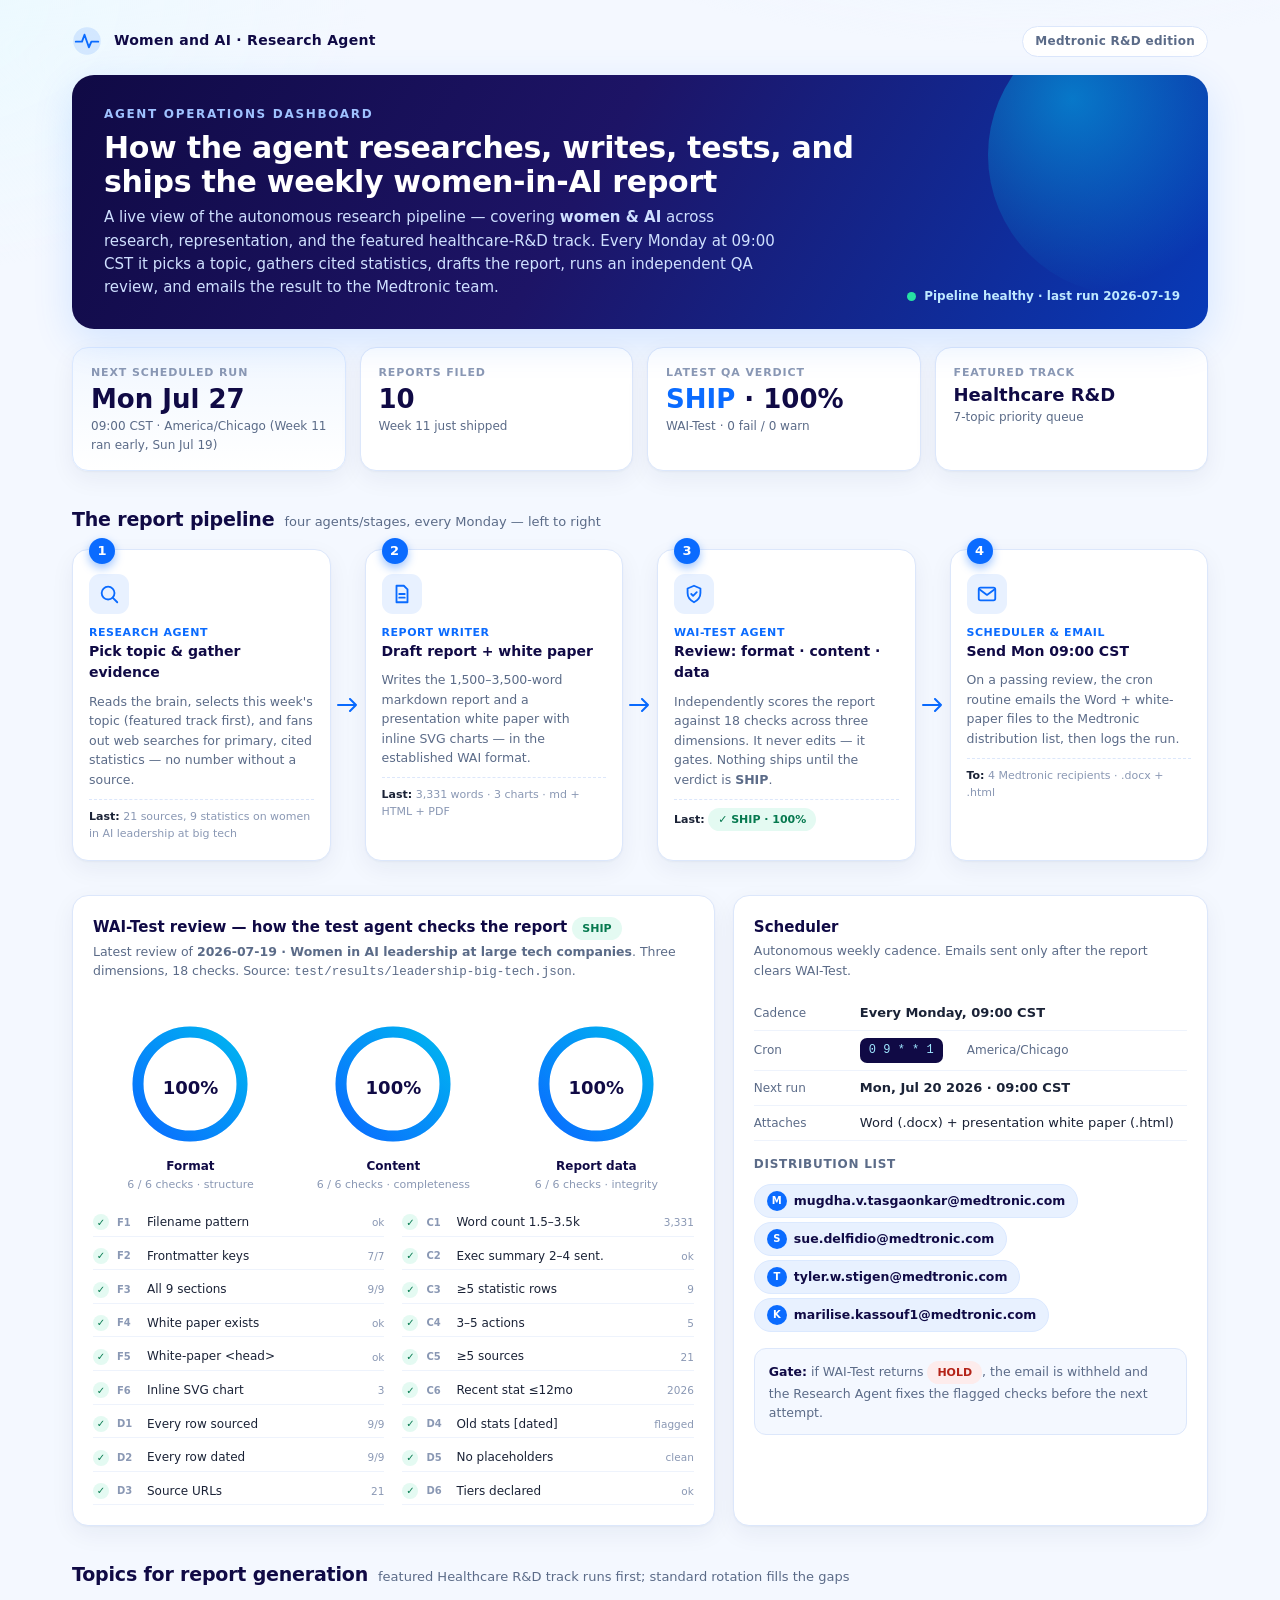
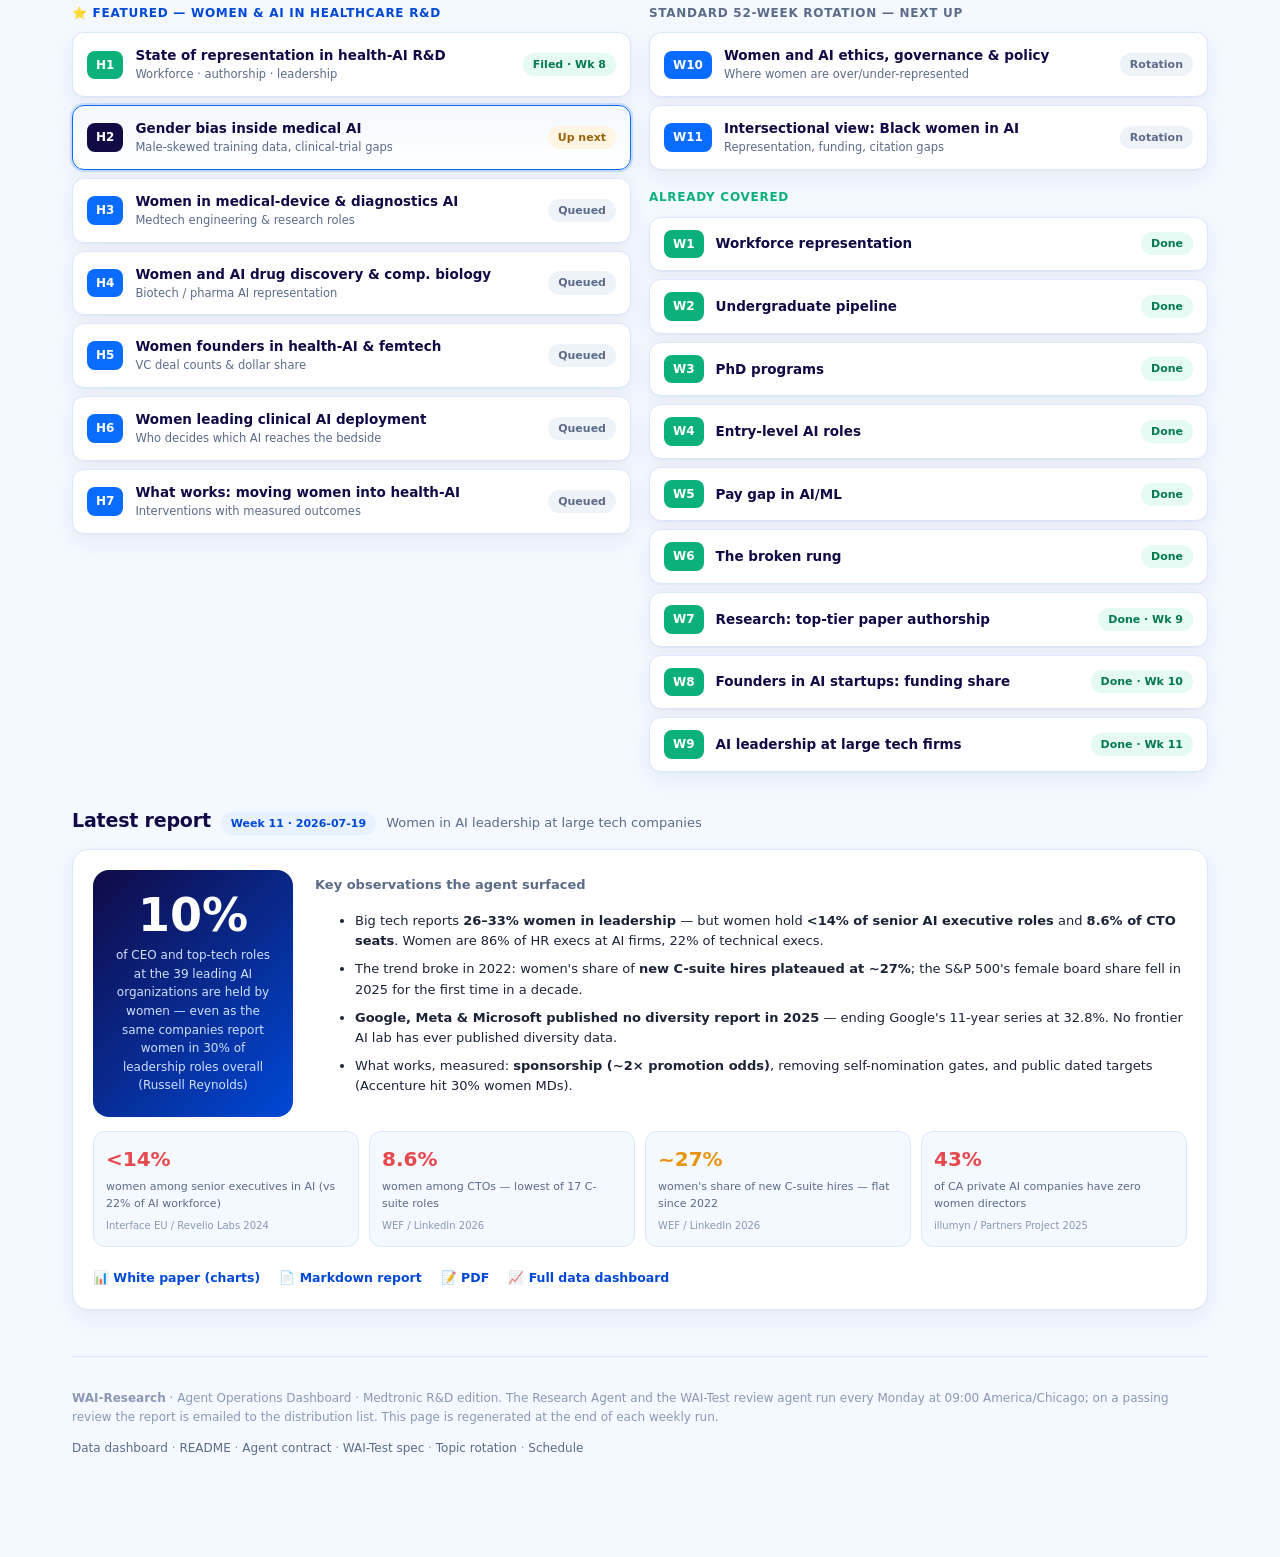
==== commit ac0a0b4e: "Week 11: women in AI leadership at large tech companies (owner-initiated Sunday run; emailed to full" ====
--- a/docs/agent-dashboard.html
+++ b/docs/agent-dashboard.html
@@ -185,13 +185,13 @@
     <div class="eyebrow">Agent Operations Dashboard</div>
     <h1>How the agent researches, writes, tests, and ships the weekly women-in-AI report</h1>
     <p>A live view of the autonomous research pipeline — covering <b>women &amp; AI</b> across research, representation, and the featured healthcare-R&amp;D track. Every Monday at 09:00 CST it picks a topic, gathers cited statistics, drafts the report, runs an independent QA review, and emails the result to the Medtronic team.</p>
-    <div class="live"><span class="dot"></span> Pipeline healthy · last run 2026-07-13</div>
+    <div class="live"><span class="dot"></span> Pipeline healthy · last run 2026-07-19</div>
   </header>
 
   <!-- STATUS STRIP -->
   <div class="strip">
-    <div class="kpi accent"><div class="k">Next scheduled run</div><div class="v">Mon Jul 20</div><div class="s">09:00 CST · America/Chicago</div></div>
-    <div class="kpi"><div class="k">Reports filed</div><div class="v">9</div><div class="s">Week 10 just shipped</div></div>
+    <div class="kpi accent"><div class="k">Next scheduled run</div><div class="v">Mon Jul 27</div><div class="s">09:00 CST · America/Chicago (Week 11 ran early, Sun Jul 19)</div></div>
+    <div class="kpi"><div class="k">Reports filed</div><div class="v">10</div><div class="s">Week 11 just shipped</div></div>
     <div class="kpi"><div class="k">Latest QA verdict</div><div class="v"><span class="em">SHIP</span> · 100%</div><div class="s">WAI-Test · 0 fail / 0 warn</div></div>
     <div class="kpi"><div class="k">Featured track</div><div class="v" style="font-size:18px">Healthcare R&amp;D</div><div class="s">7-topic priority queue</div></div>
   </div>
@@ -209,7 +209,7 @@
         <div class="who">Research Agent</div>
         <h3>Pick topic &amp; gather evidence</h3>
         <p>Reads the brain, selects this week's topic (featured track first), and fans out web searches for primary, cited statistics — no number without a source.</p>
-        <div class="last"><b>Last:</b> 8 sources, 9 statistics on women founders &amp; AI startup funding</div>
+        <div class="last"><b>Last:</b> 21 sources, 9 statistics on women in AI leadership at big tech</div>
       </div>
 
       <div class="arrow"><svg width="22" height="14" viewBox="0 0 22 14" fill="none"><path d="M1 7H19M19 7L13 1M19 7L13 13" stroke="#0a6bff" stroke-width="2" stroke-linecap="round" stroke-linejoin="round"/></svg></div>
@@ -222,7 +222,7 @@
         <div class="who">Report Writer</div>
         <h3>Draft report + white paper</h3>
         <p>Writes the 1,500–3,500-word markdown report and a presentation white paper with inline SVG charts — in the established WAI format.</p>
-        <div class="last"><b>Last:</b> 2,692 words · 3 charts · md + HTML + PDF</div>
+        <div class="last"><b>Last:</b> 3,331 words · 3 charts · md + HTML + PDF</div>
       </div>
 
       <div class="arrow"><svg width="22" height="14" viewBox="0 0 22 14" fill="none"><path d="M1 7H19M19 7L13 1M19 7L13 13" stroke="#0a6bff" stroke-width="2" stroke-linecap="round" stroke-linejoin="round"/></svg></div>
@@ -261,7 +261,7 @@
       <!-- Test agent panel -->
       <div class="panel">
         <h3 class="ph">WAI-Test review — how the test agent checks the report <span class="badge ship">SHIP</span></h3>
-        <p class="psub">Latest review of <b>2026-07-13 · Women founders in AI startups: funding share</b>. Three dimensions, 18 checks. Source: <code>test/results/startup-funding.json</code>.</p>
+        <p class="psub">Latest review of <b>2026-07-19 · Women in AI leadership at large tech companies</b>. Three dimensions, 18 checks. Source: <code>test/results/leadership-big-tech.json</code>.</p>
 
         <svg width="0" height="0"><defs><linearGradient id="g1" x1="0" y1="0" x2="1" y2="1"><stop offset="0" stop-color="#0a6bff"/><stop offset="1" stop-color="#00b6f0"/></linearGradient></defs></svg>
 
@@ -291,7 +291,7 @@
 
         <div class="checks">
           <div class="chk"><span class="tick">✓</span><span class="id">F1</span>Filename pattern <span class="d">ok</span></div>
-          <div class="chk"><span class="tick">✓</span><span class="id">C1</span>Word count 1.5–3.5k <span class="d">2,692</span></div>
+          <div class="chk"><span class="tick">✓</span><span class="id">C1</span>Word count 1.5–3.5k <span class="d">3,331</span></div>
           <div class="chk"><span class="tick">✓</span><span class="id">F2</span>Frontmatter keys <span class="d">7/7</span></div>
           <div class="chk"><span class="tick">✓</span><span class="id">C2</span>Exec summary 2–4 sent. <span class="d">ok</span></div>
           <div class="chk"><span class="tick">✓</span><span class="id">F3</span>All 9 sections <span class="d">9/9</span></div>
@@ -299,14 +299,14 @@
           <div class="chk"><span class="tick">✓</span><span class="id">F4</span>White paper exists <span class="d">ok</span></div>
           <div class="chk"><span class="tick">✓</span><span class="id">C4</span>3–5 actions <span class="d">5</span></div>
           <div class="chk"><span class="tick">✓</span><span class="id">F5</span>White-paper &lt;head&gt; <span class="d">ok</span></div>
-          <div class="chk"><span class="tick">✓</span><span class="id">C5</span>≥5 sources <span class="d">8</span></div>
+          <div class="chk"><span class="tick">✓</span><span class="id">C5</span>≥5 sources <span class="d">21</span></div>
           <div class="chk"><span class="tick">✓</span><span class="id">F6</span>Inline SVG chart <span class="d">3</span></div>
-          <div class="chk"><span class="tick">✓</span><span class="id">C6</span>Recent stat ≤12mo <span class="d">2025</span></div>
+          <div class="chk"><span class="tick">✓</span><span class="id">C6</span>Recent stat ≤12mo <span class="d">2026</span></div>
           <div class="chk"><span class="tick">✓</span><span class="id">D1</span>Every row sourced <span class="d">9/9</span></div>
           <div class="chk"><span class="tick">✓</span><span class="id">D4</span>Old stats [dated] <span class="d">flagged</span></div>
           <div class="chk"><span class="tick">✓</span><span class="id">D2</span>Every row dated <span class="d">9/9</span></div>
           <div class="chk"><span class="tick">✓</span><span class="id">D5</span>No placeholders <span class="d">clean</span></div>
-          <div class="chk"><span class="tick">✓</span><span class="id">D3</span>Source URLs <span class="d">8</span></div>
+          <div class="chk"><span class="tick">✓</span><span class="id">D3</span>Source URLs <span class="d">21</span></div>
           <div class="chk"><span class="tick">✓</span><span class="id">D6</span>Tiers declared <span class="d">ok</span></div>
         </div>
       </div>
@@ -355,7 +355,6 @@
       <div>
         <div style="font-size:12px;font-weight:800;color:var(--muted);text-transform:uppercase;letter-spacing:.06em;margin-bottom:10px">Standard 52-week rotation — next up</div>
         <div class="track">
-          <div class="topic"><span class="code">W9</span><div><div class="t">Women and AI leadership at large tech firms</div><div class="l">C-suite, VP, director representation</div></div><span class="st s-queue">Rotation</span></div>
           <div class="topic"><span class="code">W10</span><div><div class="t">Women and AI ethics, governance &amp; policy</div><div class="l">Where women are over/under-represented</div></div><span class="st s-queue">Rotation</span></div>
           <div class="topic"><span class="code">W11</span><div><div class="t">Intersectional view: Black women in AI</div><div class="l">Representation, funding, citation gaps</div></div><span class="st s-queue">Rotation</span></div>
         </div>
@@ -370,6 +369,7 @@
           <div class="topic done"><span class="code">W6</span><div><div class="t">The broken rung</div></div><span class="st s-done">Done</span></div>
           <div class="topic done"><span class="code">W7</span><div><div class="t">Research: top-tier paper authorship</div></div><span class="st s-done">Done · Wk 9</span></div>
           <div class="topic done"><span class="code">W8</span><div><div class="t">Founders in AI startups: funding share</div></div><span class="st s-done">Done · Wk 10</span></div>
+          <div class="topic done"><span class="code">W9</span><div><div class="t">AI leadership at large tech firms</div></div><span class="st s-done">Done · Wk 11</span></div>
         </div>
       </div>
 
@@ -378,35 +378,35 @@
 
   <!-- LATEST REPORT SPOTLIGHT -->
   <section>
-    <div class="sec-head"><h2>Latest report</h2><span class="badge blue">Week 10 · 2026-07-13</span><span class="note">Women founders in AI startups: funding share</span></div>
+    <div class="sec-head"><h2>Latest report</h2><span class="badge blue">Week 11 · 2026-07-19</span><span class="note">Women in AI leadership at large tech companies</span></div>
     <div class="panel">
       <div class="spot">
         <div class="big">
-          <div class="n">1%</div>
-          <div class="c">of US VC funding went to all-women founding teams in 2024 — the lowest since 2017, even as the AI-inflated headline hit a record (PitchBook)</div>
+          <div class="n">10%</div>
+          <div class="c">of CEO and top-tech roles at the 39 leading AI organizations are held by women — even as the same companies report women in 30% of leadership roles overall (Russell Reynolds)</div>
         </div>
         <div>
           <div style="font-size:13px;color:var(--muted);font-weight:700;margin-bottom:8px">Key observations the agent surfaced</div>
           <ul class="obs">
-            <li>Female-founded startups took a record <b>27.7% of US venture value</b> in 2025 — but <b>two-thirds went to AI</b>, and Anthropic + Scale AI alone took &gt;$30B.</li>
-            <li>Strip out those two and female founders raised <b>$42.8B — less than in 2021 or 2022</b>. The record is a composition effect, not broader access.</li>
-            <li><b>All-women teams</b> got just 1% of US VC (2024); globally, <b>2.3%</b> of the $289B deployed. Deal counts fell a <b>fourth straight year</b>.</li>
-            <li>The honest gauge is the <b>all-women-team share</b>, not the AI-inflated top-line a single trophy round can move.</li>
+            <li>Big tech reports <b>26–33% women in leadership</b> — but women hold <b>&lt;14% of senior AI executive roles</b> and <b>8.6% of CTO seats</b>. Women are 86% of HR execs at AI firms, 22% of technical execs.</li>
+            <li>The trend broke in 2022: women's share of <b>new C-suite hires plateaued at ~27%</b>; the S&amp;P 500's female board share fell in 2025 for the first time in a decade.</li>
+            <li><b>Google, Meta &amp; Microsoft published no diversity report in 2025</b> — ending Google's 11-year series at 32.8%. No frontier AI lab has ever published diversity data.</li>
+            <li>What works, measured: <b>sponsorship (~2× promotion odds)</b>, removing self-nomination gates, and public dated targets (Accenture hit 30% women MDs).</li>
           </ul>
         </div>
       </div>
 
       <div class="stat-mini">
-        <div class="sm warn"><div class="v">27.7%</div><div class="l">US VC value to ≥1-female-founder startups (record)</div><div class="s">PitchBook 2025 · $73.6B</div></div>
-        <div class="sm bad"><div class="v">$42.8B</div><div class="l">ex-Anthropic + Scale AI — below 2021–22</div><div class="s">PitchBook / Fortune 2026</div></div>
-        <div class="sm bad"><div class="v">1%</div><div class="l">US VC to all-women founding teams (6% of deals)</div><div class="s">PitchBook 2024 US All In</div></div>
-        <div class="sm bad"><div class="v">2.3%</div><div class="l">global VC to all-women teams ($6.7B of $289B)</div><div class="s">PitchBook (global) 2024</div></div>
+        <div class="sm bad"><div class="v">&lt;14%</div><div class="l">women among senior executives in AI (vs 22% of AI workforce)</div><div class="s">Interface EU / Revelio Labs 2024</div></div>
+        <div class="sm bad"><div class="v">8.6%</div><div class="l">women among CTOs — lowest of 17 C-suite roles</div><div class="s">WEF / LinkedIn 2026</div></div>
+        <div class="sm warn"><div class="v">~27%</div><div class="l">women's share of new C-suite hires — flat since 2022</div><div class="s">WEF / LinkedIn 2026</div></div>
+        <div class="sm bad"><div class="v">43%</div><div class="l">of CA private AI companies have zero women directors</div><div class="s">illumyn / Partners Project 2025</div></div>
       </div>
 
       <div class="reportlinks" style="margin-top:18px">
-        <a href="../whitepapers/2026-07-13_startup-funding.html">📊 White paper (charts)</a>
-        <a href="../reports/2026-07-13_startup-funding.md">📄 Markdown report</a>
-        <a href="../reports/2026-07-13_startup-funding.pdf">📝 PDF</a>
+        <a href="../whitepapers/2026-07-19_leadership-big-tech.html">📊 White paper (charts)</a>
+        <a href="../reports/2026-07-19_leadership-big-tech.md">📄 Markdown report</a>
+        <a href="../reports/2026-07-19_leadership-big-tech.pdf">📝 PDF</a>
         <a href="index.html">📈 Full data dashboard</a>
       </div>
     </div>
